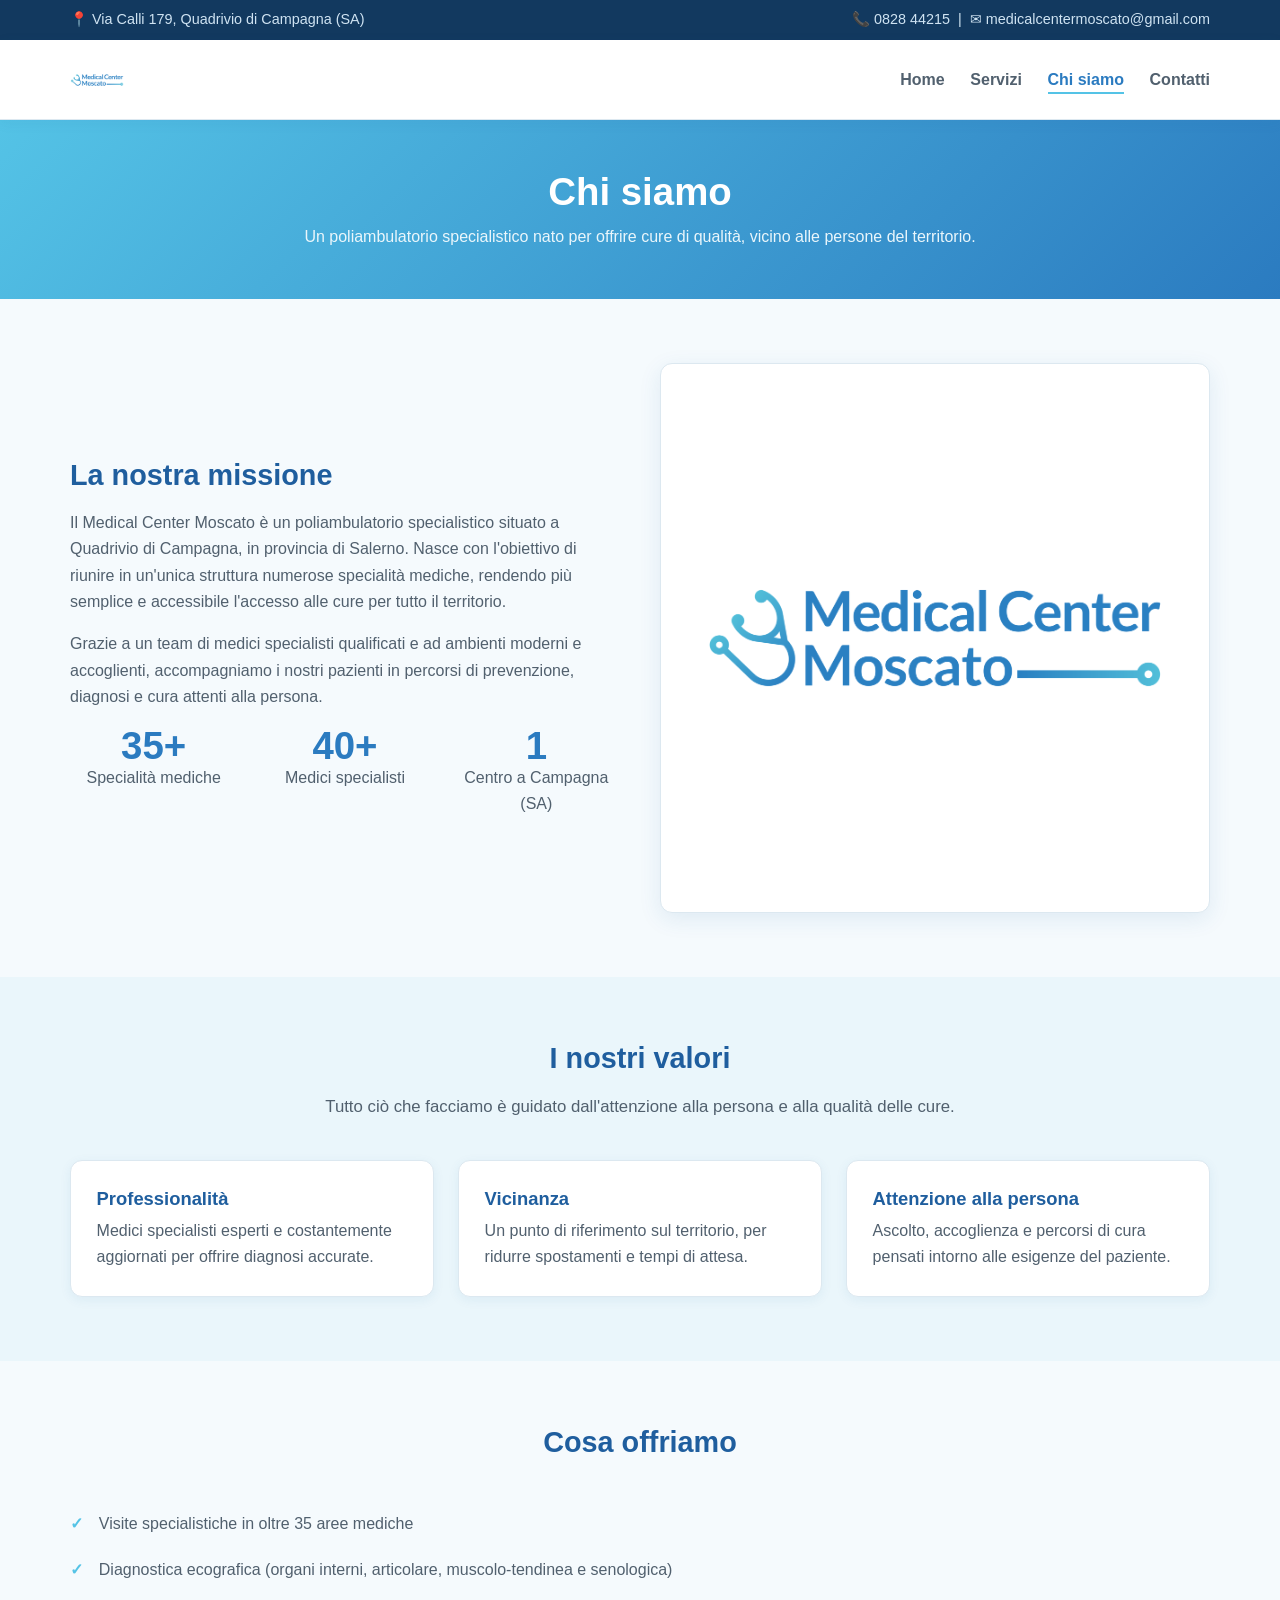
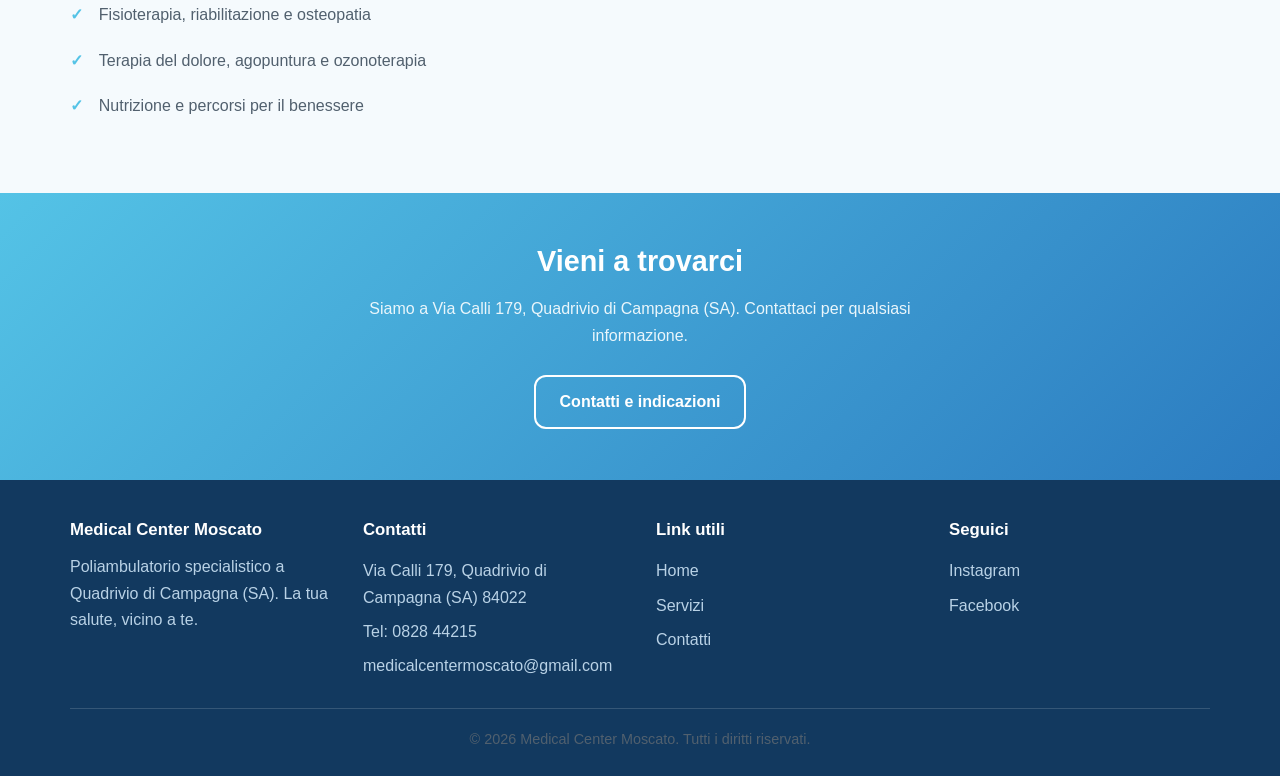
==== chi-siamo.html @ 40739e02 "Sito Medical Center Moscato - prima versione" ====
<!DOCTYPE html>
<html lang="it">
<head>
  <meta charset="UTF-8">
  <meta name="viewport" content="width=device-width, initial-scale=1.0">
  <meta name="description" content="Chi siamo: il Medical Center Moscato, poliambulatorio specialistico a Quadrivio di Campagna (SA). Missione, valori e team.">
  <title>Chi siamo — Medical Center Moscato</title>
  <link rel="stylesheet" href="css/style.css">
</head>
<body>
  <div class="topbar">
    <div class="container topbar-inner">
      <span>📍 Via Calli 179, Quadrivio di Campagna (SA)</span>
      <span>📞 <a href="tel:082844215">0828 44215</a> &nbsp;|&nbsp; ✉ <a href="mailto:medicalcentermoscato@gmail.com">medicalcentermoscato@gmail.com</a></span>
    </div>
  </div>

  <header class="site-header">
    <div class="container header-inner">
      <a class="logo" href="index.html">
        <img src="img/logo.png" alt="Medical Center Moscato">
      </a>
      <nav class="main-nav" aria-label="Navigazione principale">
        <ul>
          <li><a href="index.html">Home</a></li>
          <li><a href="servizi.html">Servizi</a></li>
          <li><a class="active" href="chi-siamo.html">Chi siamo</a></li>
          <li><a href="contatti.html">Contatti</a></li>
        </ul>
      </nav>
    </div>
  </header>

  <main>
    <section class="page-header">
      <div class="container">
        <h1>Chi siamo</h1>
        <p>Un poliambulatorio specialistico nato per offrire cure di qualità, vicino alle persone del territorio.</p>
      </div>
    </section>

    <section class="section">
      <div class="container">
        <div class="about-grid">
          <div class="about-text">
            <h2>La nostra missione</h2>
            <p>
              Il Medical Center Moscato è un poliambulatorio specialistico situato a
              Quadrivio di Campagna, in provincia di Salerno. Nasce con l'obiettivo
              di riunire in un'unica struttura numerose specialità mediche, rendendo
              più semplice e accessibile l'accesso alle cure per tutto il territorio.
            </p>
            <p>
              Grazie a un team di medici specialisti qualificati e ad ambienti moderni
              e accoglienti, accompagniamo i nostri pazienti in percorsi di prevenzione,
              diagnosi e cura attenti alla persona.
            </p>
            <div class="stats">
              <div class="stat">
                <span class="numero">35+</span>
                <span>Specialità mediche</span>
              </div>
              <div class="stat">
                <span class="numero">40+</span>
                <span>Medici specialisti</span>
              </div>
              <div class="stat">
                <span class="numero">1</span>
                <span>Centro a Campagna (SA)</span>
              </div>
            </div>
          </div>
          <div class="about-logo">
            <img src="img/logo.png" alt="Logo Medical Center Moscato">
          </div>
        </div>
      </div>
    </section>

    <section class="section section-tinted">
      <div class="container">
        <div class="section-head">
          <h2>I nostri valori</h2>
          <p>Tutto ciò che facciamo è guidato dall'attenzione alla persona e alla qualità delle cure.</p>
        </div>
        <div class="grid grid-3">
          <article class="card">
            <h3>Professionalità</h3>
            <p>Medici specialisti esperti e costantemente aggiornati per offrire diagnosi accurate.</p>
          </article>
          <article class="card">
            <h3>Vicinanza</h3>
            <p>Un punto di riferimento sul territorio, per ridurre spostamenti e tempi di attesa.</p>
          </article>
          <article class="card">
            <h3>Attenzione alla persona</h3>
            <p>Ascolto, accoglienza e percorsi di cura pensati intorno alle esigenze del paziente.</p>
          </article>
        </div>
      </div>
    </section>

    <section class="section">
      <div class="container">
        <div class="section-head">
          <h2>Cosa offriamo</h2>
        </div>
        <ul class="valori">
          <li>Visite specialistiche in oltre 35 aree mediche</li>
          <li>Diagnostica ecografica (organi interni, articolare, muscolo-tendinea e senologica)</li>
          <li>Fisioterapia, riabilitazione e osteopatia</li>
          <li>Terapia del dolore, agopuntura e ozonoterapia</li>
          <li>Nutrizione e percorsi per il benessere</li>
        </ul>
      </div>
    </section>
  </main>

  <section class="cta">
    <div class="container">
      <h2>Vieni a trovarci</h2>
      <p>Siamo a Via Calli 179, Quadrivio di Campagna (SA). Contattaci per qualsiasi informazione.</p>
      <a class="btn btn-ghost" href="contatti.html">Contatti e indicazioni</a>
    </div>
  </section>

  <footer class="site-footer">
    <div class="container">
      <div class="footer-grid">
        <div>
          <h3>Medical Center Moscato</h3>
          <p>Poliambulatorio specialistico a Quadrivio di Campagna (SA). La tua salute, vicino a te.</p>
        </div>
        <div>
          <h3>Contatti</h3>
          <ul>
            <li>Via Calli 179, Quadrivio di Campagna (SA) 84022</li>
            <li>Tel: <a href="tel:082844215">0828 44215</a></li>
            <li><a href="mailto:medicalcentermoscato@gmail.com">medicalcentermoscato@gmail.com</a></li>
          </ul>
        </div>
        <div>
          <h3>Link utili</h3>
          <ul>
            <li><a href="index.html">Home</a></li>
            <li><a href="servizi.html">Servizi</a></li>
            <li><a href="contatti.html">Contatti</a></li>
          </ul>
        </div>
        <div>
          <h3>Seguici</h3>
          <ul>
            <li><a href="https://www.instagram.com/medicalcenter.moscato/">Instagram</a></li>
            <li><a href="https://www.facebook.com/">Facebook</a></li>
          </ul>
        </div>
      </div>
      <div class="footer-bottom">
        <p>&copy; 2026 Medical Center Moscato. Tutti i diritti riservati.</p>
      </div>
    </div>
  </footer>
</body>
</html>
---- css/style.css ----
/* ===========================================================
   Medical Center Moscato — Foglio di stile
   Palette ripresa dal logo: azzurro -> blu
   =========================================================== */

:root {
  --blu: #2b7bc0;
  --blu-scuro: #1f5e9e;
  --blu-notte: #12395f;
  --azzurro: #54c3e6;
  --azzurro-chiaro: #eaf6fb;
  --testo: #1c2b3a;
  --testo-soft: #51606e;
  --bianco: #ffffff;
  --sfondo: #f5fafd;
  --bordo: #dce8f0;
  --ombra: 0 6px 22px rgba(31, 94, 158, 0.10);
  --ombra-soft: 0 3px 12px rgba(31, 94, 158, 0.07);
  --raggio: 12px;
  --grad: linear-gradient(135deg, #54c3e6 0%, #2b7bc0 100%);
}

* {
  margin: 0;
  padding: 0;
  box-sizing: border-box;
}

html {
  scroll-behavior: smooth;
}

body {
  font-family: "Segoe UI", Tahoma, Geneva, Verdana, sans-serif;
  line-height: 1.65;
  color: var(--testo);
  background-color: var(--sfondo);
}

.container {
  width: 90%;
  max-width: 1140px;
  margin: 0 auto;
}

h1, h2, h3 {
  line-height: 1.25;
  color: var(--blu-scuro);
}

h1 { font-size: 2.4rem; }
h2 { font-size: 1.8rem; margin-bottom: 1rem; }
h3 { font-size: 1.15rem; }

p { color: var(--testo-soft); }

a {
  color: var(--blu);
  text-decoration: none;
}

a:hover,
a:focus {
  text-decoration: underline;
}

img {
  max-width: 100%;
  height: auto;
  display: block;
}

/* --- Barra contatti in alto --- */
.topbar {
  background-color: var(--blu-notte);
  color: #cfe3f2;
  font-size: 0.9rem;
}

.topbar-inner {
  display: flex;
  flex-wrap: wrap;
  justify-content: space-between;
  gap: 0.3rem 1.5rem;
  padding: 0.5rem 0;
}

.topbar a {
  color: #cfe3f2;
}

.topbar a:hover {
  color: var(--bianco);
}

/* --- Header e navigazione --- */
.site-header {
  background-color: var(--bianco);
  border-bottom: 1px solid var(--bordo);
  position: sticky;
  top: 0;
  z-index: 20;
  box-shadow: var(--ombra-soft);
}

.header-inner {
  display: flex;
  align-items: center;
  justify-content: space-between;
  flex-wrap: wrap;
  gap: 1rem;
  padding: 0.8rem 0;
}

.logo img {
  height: 54px;
  width: auto;
}

.main-nav ul {
  list-style: none;
  display: flex;
  flex-wrap: wrap;
  gap: 0.4rem 1.6rem;
}

.main-nav a {
  font-weight: 600;
  color: var(--testo-soft);
  padding: 0.3rem 0;
  border-bottom: 2px solid transparent;
}

.main-nav a:hover,
.main-nav a:focus {
  color: var(--blu);
  text-decoration: none;
}

.main-nav a.active {
  color: var(--blu);
  border-bottom-color: var(--azzurro);
}

/* --- Pulsanti --- */
.btn {
  display: inline-block;
  padding: 0.75rem 1.5rem;
  border-radius: var(--raggio);
  font-weight: 600;
  border: 2px solid transparent;
  cursor: pointer;
  font-size: 1rem;
  text-align: center;
}

.btn:hover,
.btn:focus {
  text-decoration: none;
}

.btn-primary {
  background: var(--grad);
  color: var(--bianco);
}

.btn-primary:hover,
.btn-primary:focus {
  filter: brightness(1.06);
}

.btn-ghost {
  border-color: var(--bianco);
  color: var(--bianco);
}

.btn-ghost:hover,
.btn-ghost:focus {
  background-color: var(--bianco);
  color: var(--blu);
}

.btn-outline {
  border-color: var(--blu);
  color: var(--blu);
}

.btn-outline:hover,
.btn-outline:focus {
  background-color: var(--blu);
  color: var(--bianco);
}

/* --- Hero (Home) --- */
.hero {
  background: var(--grad);
  color: var(--bianco);
  padding: 4.5rem 0;
}

.hero-inner {
  display: flex;
  align-items: center;
  gap: 3rem;
  flex-wrap: wrap;
}

.hero-text {
  flex: 1 1 340px;
}

.hero h1 {
  color: var(--bianco);
  font-size: 2.9rem;
  margin-bottom: 0.8rem;
}

.hero .lead {
  color: #eaf6fb;
  font-size: 1.15rem;
  max-width: 36rem;
  margin-bottom: 1.8rem;
}

.hero-actions {
  display: flex;
  gap: 1rem;
  flex-wrap: wrap;
}

.hero-card {
  flex: 0 1 320px;
  background-color: rgba(255, 255, 255, 0.12);
  border: 1px solid rgba(255, 255, 255, 0.25);
  border-radius: var(--raggio);
  padding: 1.8rem;
  backdrop-filter: blur(2px);
}

.hero-card h2 {
  color: var(--bianco);
  font-size: 1.25rem;
}

.hero-card ul {
  list-style: none;
  margin-top: 0.6rem;
}

.hero-card li {
  padding: 0.5rem 0;
  border-bottom: 1px solid rgba(255, 255, 255, 0.18);
  color: #eaf6fb;
}

.hero-card li:last-child {
  border-bottom: none;
}

/* --- Sezioni generiche --- */
.section {
  padding: 4rem 0;
}

.section-tinted {
  background-color: var(--azzurro-chiaro);
}

.section-head {
  text-align: center;
  max-width: 44rem;
  margin: 0 auto 2.5rem;
}

.section-head p {
  font-size: 1.05rem;
}

/* --- Card / griglia --- */
.grid {
  display: grid;
  gap: 1.5rem;
}

.grid-3 {
  grid-template-columns: repeat(auto-fit, minmax(260px, 1fr));
}

.grid-4 {
  grid-template-columns: repeat(auto-fit, minmax(220px, 1fr));
}

.card {
  background-color: var(--bianco);
  border: 1px solid var(--bordo);
  border-radius: var(--raggio);
  padding: 1.6rem;
  box-shadow: var(--ombra-soft);
}

.card h3 {
  margin-bottom: 0.5rem;
}

.card .icona {
  width: 48px;
  height: 48px;
  border-radius: 50%;
  background: var(--grad);
  color: var(--bianco);
  display: flex;
  align-items: center;
  justify-content: center;
  font-size: 1.4rem;
  font-weight: 700;
  margin-bottom: 1rem;
}

/* --- Intestazione di pagina --- */
.page-header {
  background: var(--grad);
  color: var(--bianco);
  padding: 3rem 0;
  text-align: center;
}

.page-header h1 {
  color: var(--bianco);
}

.page-header p {
  color: #eaf6fb;
  max-width: 42rem;
  margin: 0.5rem auto 0;
}

/* --- Servizi (specialità) --- */
.servizi-grid {
  display: grid;
  grid-template-columns: repeat(auto-fill, minmax(280px, 1fr));
  gap: 1.2rem;
}

.servizio {
  background-color: var(--bianco);
  border: 1px solid var(--bordo);
  border-left: 4px solid var(--azzurro);
  border-radius: var(--raggio);
  padding: 1.2rem 1.3rem;
  box-shadow: var(--ombra-soft);
}

.servizio h3 {
  font-size: 1.05rem;
  margin-bottom: 0.4rem;
}

.servizio ul {
  list-style: none;
}

.servizio li {
  color: var(--testo-soft);
  font-size: 0.95rem;
  padding: 0.1rem 0;
}

/* --- Chi siamo --- */
.about-grid {
  display: grid;
  grid-template-columns: 1fr 1fr;
  gap: 2.5rem;
  align-items: center;
}

.about-text p {
  margin-bottom: 1rem;
}

.about-logo {
  background-color: var(--bianco);
  border: 1px solid var(--bordo);
  border-radius: var(--raggio);
  padding: 2.5rem;
  box-shadow: var(--ombra);
  text-align: center;
}

.stats {
  display: grid;
  grid-template-columns: repeat(auto-fit, minmax(150px, 1fr));
  gap: 1.5rem;
  margin-top: 1rem;
}

.stat {
  text-align: center;
}

.stat .numero {
  display: block;
  font-size: 2.4rem;
  font-weight: 700;
  color: var(--blu);
  line-height: 1;
}

.stat span:last-child {
  color: var(--testo-soft);
}

.valori {
  list-style: none;
}

.valori li {
  padding: 0.6rem 0 0.6rem 1.8rem;
  position: relative;
  color: var(--testo-soft);
}

.valori li::before {
  content: "\2713";
  position: absolute;
  left: 0;
  color: var(--azzurro);
  font-weight: 700;
}

/* --- Contatti --- */
.contact-grid {
  display: grid;
  grid-template-columns: 1fr 1.2fr;
  gap: 2.5rem;
}

.contact-list {
  list-style: none;
}

.contact-list li {
  padding: 0.9rem 0;
  border-bottom: 1px solid var(--bordo);
}

.contact-label {
  display: block;
  font-size: 0.8rem;
  text-transform: uppercase;
  letter-spacing: 1px;
  color: var(--azzurro);
  font-weight: 700;
  margin-bottom: 0.2rem;
}

.orari {
  list-style: none;
}

.orari li {
  display: flex;
  justify-content: space-between;
  padding: 0.5rem 0;
  border-bottom: 1px solid var(--bordo);
  color: var(--testo-soft);
}

.orari li span:first-child {
  font-weight: 600;
  color: var(--testo);
}

.contact-form {
  background-color: var(--bianco);
  border: 1px solid var(--bordo);
  border-radius: var(--raggio);
  padding: 1.8rem;
  box-shadow: var(--ombra);
}

.form-row {
  margin-bottom: 1.1rem;
}

.form-row label {
  display: block;
  font-weight: 600;
  margin-bottom: 0.4rem;
  color: var(--blu-scuro);
}

input,
textarea {
  width: 100%;
  padding: 0.7rem 0.9rem;
  border: 1px solid var(--bordo);
  border-radius: var(--raggio);
  font-family: inherit;
  font-size: 1rem;
  background-color: var(--sfondo);
}

input:focus,
textarea:focus {
  outline: 2px solid var(--azzurro);
  outline-offset: 1px;
  background-color: var(--bianco);
}

textarea {
  resize: vertical;
}

.map-wrap {
  border-radius: var(--raggio);
  overflow: hidden;
  border: 1px solid var(--bordo);
  box-shadow: var(--ombra-soft);
  margin-top: 2.5rem;
}

.map-wrap iframe {
  display: block;
  width: 100%;
  height: 360px;
  border: 0;
}

/* --- Banner call to action --- */
.cta {
  background: var(--grad);
  color: var(--bianco);
  text-align: center;
  padding: 3.2rem 0;
}

.cta h2 {
  color: var(--bianco);
}

.cta p {
  color: #eaf6fb;
  max-width: 40rem;
  margin: 0.5rem auto 1.6rem;
}

/* --- Footer --- */
.site-footer {
  background-color: var(--blu-notte);
  color: #b9d2e6;
  padding: 2.5rem 0 1.5rem;
}

.footer-grid {
  display: grid;
  grid-template-columns: repeat(auto-fit, minmax(220px, 1fr));
  gap: 2rem;
  margin-bottom: 1.5rem;
}

.footer-grid h3 {
  color: var(--bianco);
  font-size: 1.05rem;
  margin-bottom: 0.8rem;
}

.footer-grid p,
.footer-grid li {
  color: #b9d2e6;
}

.footer-grid ul {
  list-style: none;
}

.footer-grid ul li {
  padding: 0.25rem 0;
}

.footer-grid a {
  color: #b9d2e6;
}

.footer-grid a:hover {
  color: var(--bianco);
}

.footer-bottom {
  border-top: 1px solid rgba(255, 255, 255, 0.15);
  padding-top: 1.2rem;
  text-align: center;
  font-size: 0.9rem;
  color: #91b3cd;
}

/* ===========================================================
   Responsive
   =========================================================== */
@media (max-width: 880px) {
  .about-grid,
  .contact-grid {
    grid-template-columns: 1fr;
  }
}

@media (max-width: 640px) {
  .header-inner {
    flex-direction: column;
    align-items: center;
    gap: 0.6rem;
  }

  .main-nav ul {
    justify-content: center;
  }

  .hero {
    padding: 3rem 0;
  }

  .hero h1 {
    font-size: 2.2rem;
  }

  h1 { font-size: 2rem; }
  h2 { font-size: 1.5rem; }

  .topbar-inner {
    justify-content: center;
    text-align: center;
  }
}
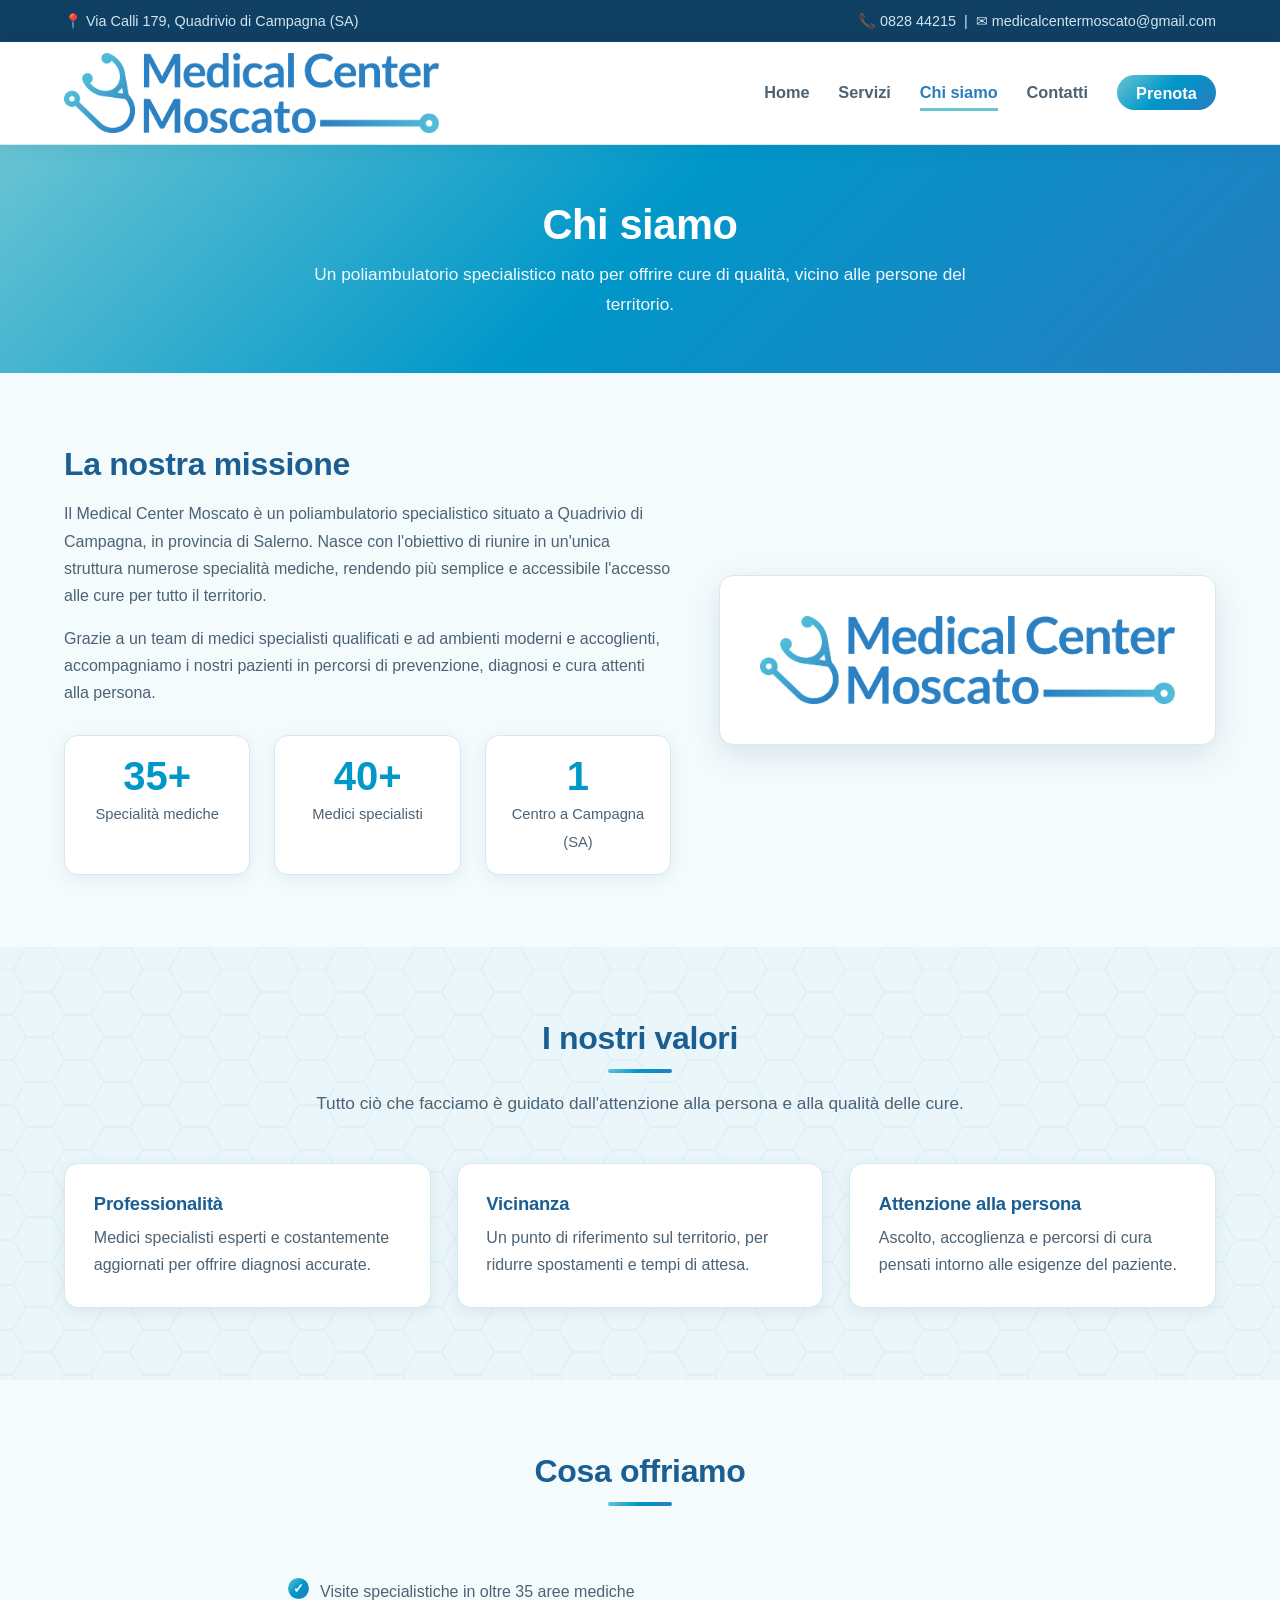
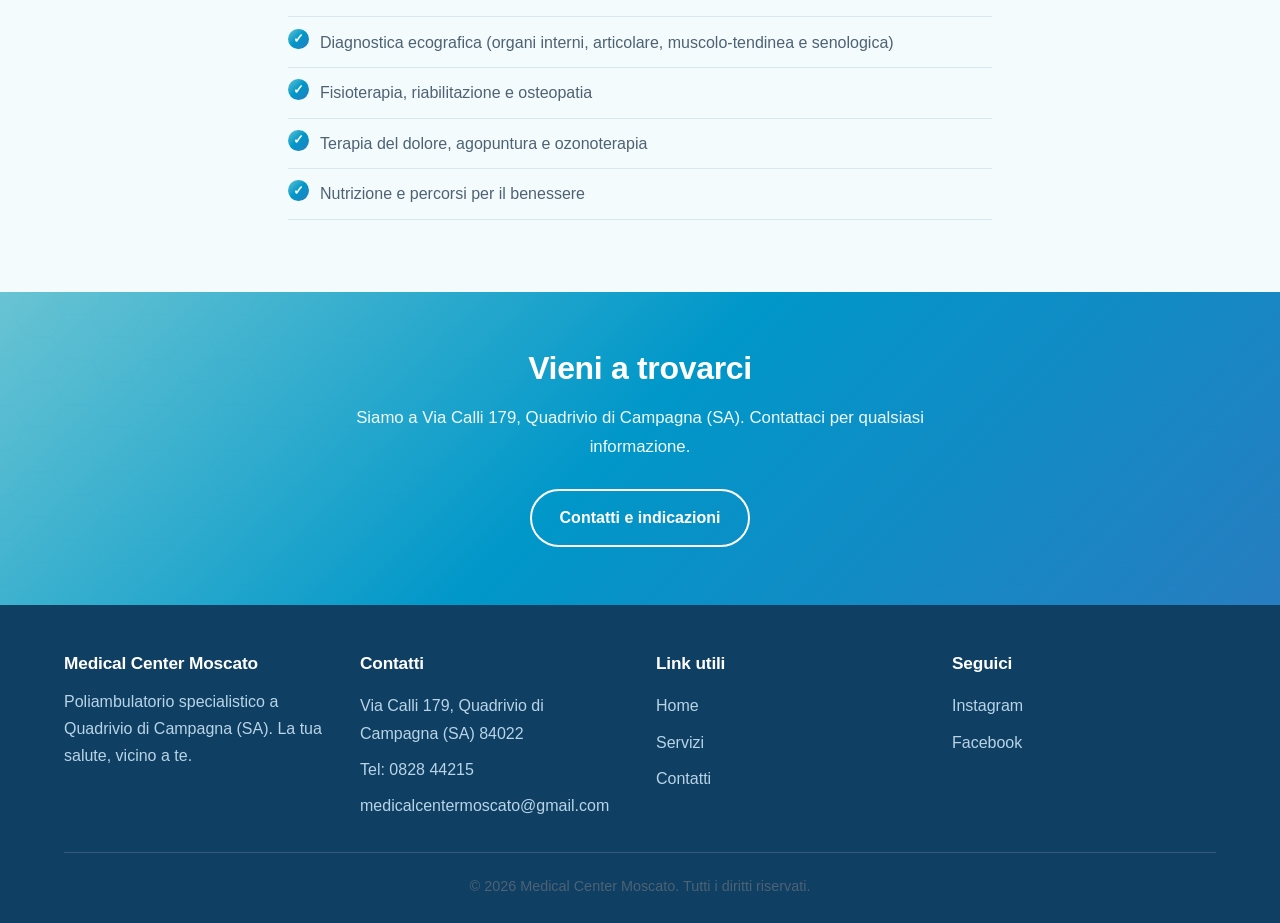
==== commit 58c49de5: "Restyling grafico: brand identity, logo header piu grande, esagoni e icone mediche" ====
--- a/chi-siamo.html
+++ b/chi-siamo.html
@@ -26,6 +26,7 @@
           <li><a href="servizi.html">Servizi</a></li>
           <li><a class="active" href="chi-siamo.html">Chi siamo</a></li>
           <li><a href="contatti.html">Contatti</a></li>
+          <li><a class="nav-cta" href="contatti.html">Prenota</a></li>
         </ul>
       </nav>
     </div>
--- a/css/style.css
+++ b/css/style.css
@@ -1,23 +1,25 @@
 /* ===========================================================
    Medical Center Moscato — Foglio di stile
-   Palette ripresa dal logo: azzurro -> blu
+   Palette ufficiale della brand identity:
+   ciano #0097C9 · blu #277DC0 · teal #69C4D3
    =========================================================== */
 
 :root {
-  --blu: #2b7bc0;
-  --blu-scuro: #1f5e9e;
-  --blu-notte: #12395f;
-  --azzurro: #54c3e6;
-  --azzurro-chiaro: #eaf6fb;
-  --testo: #1c2b3a;
-  --testo-soft: #51606e;
+  --cyan: #0097c9;
+  --blu: #277dc0;
+  --teal: #69c4d3;
+  --blu-scuro: #1b5e92;
+  --blu-notte: #0f3f63;
+  --testo: #142a3d;
+  --testo-soft: #4d6273;
   --bianco: #ffffff;
-  --sfondo: #f5fafd;
-  --bordo: #dce8f0;
-  --ombra: 0 6px 22px rgba(31, 94, 158, 0.10);
-  --ombra-soft: 0 3px 12px rgba(31, 94, 158, 0.07);
-  --raggio: 12px;
-  --grad: linear-gradient(135deg, #54c3e6 0%, #2b7bc0 100%);
+  --sfondo: #f4fbfd;
+  --tinta: #eaf6fa;
+  --bordo: #d6e8f0;
+  --ombra: 0 10px 30px rgba(15, 63, 99, 0.12);
+  --ombra-soft: 0 4px 16px rgba(15, 63, 99, 0.08);
+  --raggio: 14px;
+  --grad: linear-gradient(135deg, #69c4d3 0%, #0097c9 48%, #277dc0 100%);
 }
 
 * {
@@ -32,24 +34,25 @@
 
 body {
   font-family: "Segoe UI", Tahoma, Geneva, Verdana, sans-serif;
-  line-height: 1.65;
+  line-height: 1.7;
   color: var(--testo);
   background-color: var(--sfondo);
 }
 
 .container {
   width: 90%;
-  max-width: 1140px;
+  max-width: 1160px;
   margin: 0 auto;
 }
 
 h1, h2, h3 {
-  line-height: 1.25;
+  line-height: 1.22;
   color: var(--blu-scuro);
-}
-
-h1 { font-size: 2.4rem; }
-h2 { font-size: 1.8rem; margin-bottom: 1rem; }
+  letter-spacing: -0.01em;
+}
+
+h1 { font-size: 2.6rem; }
+h2 { font-size: 2rem; margin-bottom: 1rem; }
 h3 { font-size: 1.15rem; }
 
 p { color: var(--testo-soft); }
@@ -57,6 +60,7 @@
 a {
   color: var(--blu);
   text-decoration: none;
+  transition: color 0.2s ease;
 }
 
 a:hover,
@@ -73,7 +77,7 @@
 /* --- Barra contatti in alto --- */
 .topbar {
   background-color: var(--blu-notte);
-  color: #cfe3f2;
+  color: #cfe6f2;
   font-size: 0.9rem;
 }
 
@@ -82,16 +86,11 @@
   flex-wrap: wrap;
   justify-content: space-between;
   gap: 0.3rem 1.5rem;
-  padding: 0.5rem 0;
-}
-
-.topbar a {
-  color: #cfe3f2;
-}
-
-.topbar a:hover {
-  color: var(--bianco);
-}
+  padding: 0.55rem 0;
+}
+
+.topbar a { color: #cfe6f2; }
+.topbar a:hover { color: var(--bianco); }
 
 /* --- Header e navigazione --- */
 .site-header {
@@ -109,11 +108,11 @@
   justify-content: space-between;
   flex-wrap: wrap;
   gap: 1rem;
-  padding: 0.8rem 0;
+  padding: 0.7rem 0;
 }
 
 .logo img {
-  height: 54px;
+  height: 80px;
   width: auto;
 }
 
@@ -121,53 +120,70 @@
   list-style: none;
   display: flex;
   flex-wrap: wrap;
-  gap: 0.4rem 1.6rem;
+  align-items: center;
+  gap: 0.4rem 1.8rem;
 }
 
 .main-nav a {
   font-weight: 600;
+  font-size: 1.02rem;
   color: var(--testo-soft);
-  padding: 0.3rem 0;
-  border-bottom: 2px solid transparent;
+  padding: 0.4rem 0;
+  border-bottom: 3px solid transparent;
 }
 
 .main-nav a:hover,
 .main-nav a:focus {
-  color: var(--blu);
+  color: var(--cyan);
   text-decoration: none;
 }
 
 .main-nav a.active {
   color: var(--blu);
-  border-bottom-color: var(--azzurro);
+  border-bottom-color: var(--teal);
+}
+
+.main-nav .nav-cta {
+  background: var(--grad);
+  color: var(--bianco);
+  padding: 0.55rem 1.2rem;
+  border-radius: 999px;
+  border: none;
+}
+
+.main-nav .nav-cta:hover,
+.main-nav .nav-cta:focus {
+  color: var(--bianco);
+  filter: brightness(1.07);
 }
 
 /* --- Pulsanti --- */
 .btn {
   display: inline-block;
-  padding: 0.75rem 1.5rem;
-  border-radius: var(--raggio);
+  padding: 0.85rem 1.7rem;
+  border-radius: 999px;
   font-weight: 600;
   border: 2px solid transparent;
   cursor: pointer;
   font-size: 1rem;
   text-align: center;
+  transition: transform 0.18s ease, filter 0.18s ease, background-color 0.18s ease, color 0.18s ease;
 }
 
 .btn:hover,
 .btn:focus {
   text-decoration: none;
+  transform: translateY(-2px);
 }
 
 .btn-primary {
   background: var(--grad);
   color: var(--bianco);
+  box-shadow: 0 8px 20px rgba(0, 151, 201, 0.3);
 }
 
 .btn-primary:hover,
-.btn-primary:focus {
-  filter: brightness(1.06);
-}
+.btn-primary:focus { filter: brightness(1.07); }
 
 .btn-ghost {
   border-color: var(--bianco);
@@ -181,45 +197,55 @@
 }
 
 .btn-outline {
-  border-color: var(--blu);
+  border-color: var(--cyan);
   color: var(--blu);
 }
 
 .btn-outline:hover,
 .btn-outline:focus {
-  background-color: var(--blu);
+  background-color: var(--cyan);
   color: var(--bianco);
 }
 
 /* --- Hero (Home) --- */
 .hero {
-  background: var(--grad);
-  color: var(--bianco);
-  padding: 4.5rem 0;
+  position: relative;
+  background: var(--grad);
+  color: var(--bianco);
+  padding: 5rem 0;
+  overflow: hidden;
+}
+
+.hero::before {
+  content: "";
+  position: absolute;
+  inset: 0;
+  background-image: url("../img/hex-bg.svg");
+  opacity: 0.5;
+  pointer-events: none;
 }
 
 .hero-inner {
+  position: relative;
   display: flex;
   align-items: center;
   gap: 3rem;
   flex-wrap: wrap;
 }
 
-.hero-text {
-  flex: 1 1 340px;
-}
+.hero-text { flex: 1 1 360px; }
 
 .hero h1 {
   color: var(--bianco);
-  font-size: 2.9rem;
-  margin-bottom: 0.8rem;
+  font-size: 3.1rem;
+  margin-bottom: 0.9rem;
 }
 
 .hero .lead {
-  color: #eaf6fb;
-  font-size: 1.15rem;
-  max-width: 36rem;
-  margin-bottom: 1.8rem;
+  color: #f0fbff;
+  font-size: 1.18rem;
+  max-width: 37rem;
+  margin-bottom: 2rem;
 }
 
 .hero-actions {
@@ -228,157 +254,178 @@
   flex-wrap: wrap;
 }
 
-.hero-card {
-  flex: 0 1 320px;
-  background-color: rgba(255, 255, 255, 0.12);
-  border: 1px solid rgba(255, 255, 255, 0.25);
-  border-radius: var(--raggio);
-  padding: 1.8rem;
-  backdrop-filter: blur(2px);
-}
-
-.hero-card h2 {
-  color: var(--bianco);
-  font-size: 1.25rem;
-}
-
-.hero-card ul {
-  list-style: none;
-  margin-top: 0.6rem;
-}
-
-.hero-card li {
-  padding: 0.5rem 0;
-  border-bottom: 1px solid rgba(255, 255, 255, 0.18);
-  color: #eaf6fb;
-}
-
-.hero-card li:last-child {
-  border-bottom: none;
+.hero-art {
+  flex: 0 1 360px;
+  text-align: center;
+}
+
+.hero-art img {
+  width: 100%;
+  max-width: 360px;
+  margin: 0 auto;
+  filter: drop-shadow(0 14px 26px rgba(15, 63, 99, 0.28));
 }
 
 /* --- Sezioni generiche --- */
-.section {
-  padding: 4rem 0;
-}
+.section { padding: 4.5rem 0; }
 
 .section-tinted {
-  background-color: var(--azzurro-chiaro);
+  background-color: var(--tinta);
+  background-image: url("../img/hex-bg.svg");
+  background-blend-mode: multiply;
 }
 
 .section-head {
   text-align: center;
-  max-width: 44rem;
-  margin: 0 auto 2.5rem;
-}
-
-.section-head p {
-  font-size: 1.05rem;
-}
+  max-width: 46rem;
+  margin: 0 auto 2.8rem;
+}
+
+.section-head h2 { position: relative; display: inline-block; }
+
+.section-head h2::after {
+  content: "";
+  display: block;
+  width: 64px;
+  height: 4px;
+  border-radius: 4px;
+  background: var(--grad);
+  margin: 0.7rem auto 0;
+}
+
+.section-head p { font-size: 1.08rem; }
 
 /* --- Card / griglia --- */
-.grid {
-  display: grid;
-  gap: 1.5rem;
-}
-
-.grid-3 {
-  grid-template-columns: repeat(auto-fit, minmax(260px, 1fr));
-}
-
-.grid-4 {
-  grid-template-columns: repeat(auto-fit, minmax(220px, 1fr));
-}
+.grid { display: grid; gap: 1.6rem; }
+.grid-3 { grid-template-columns: repeat(auto-fit, minmax(270px, 1fr)); }
+.grid-4 { grid-template-columns: repeat(auto-fit, minmax(220px, 1fr)); }
 
 .card {
   background-color: var(--bianco);
   border: 1px solid var(--bordo);
   border-radius: var(--raggio);
-  padding: 1.6rem;
+  padding: 1.8rem;
   box-shadow: var(--ombra-soft);
-}
-
-.card h3 {
-  margin-bottom: 0.5rem;
-}
-
-.card .icona {
-  width: 48px;
-  height: 48px;
-  border-radius: 50%;
+  transition: transform 0.2s ease, box-shadow 0.2s ease;
+}
+
+.card:hover {
+  transform: translateY(-6px);
+  box-shadow: var(--ombra);
+}
+
+.card h3 { margin-bottom: 0.5rem; }
+
+/* esagono icona */
+.icona {
+  width: 64px;
+  height: 64px;
   background: var(--grad);
   color: var(--bianco);
   display: flex;
   align-items: center;
   justify-content: center;
-  font-size: 1.4rem;
+  font-size: 1.7rem;
   font-weight: 700;
-  margin-bottom: 1rem;
+  margin-bottom: 1.1rem;
+  clip-path: polygon(50% 0%, 100% 25%, 100% 75%, 50% 100%, 0% 75%, 0% 25%);
 }
 
 /* --- Intestazione di pagina --- */
 .page-header {
-  background: var(--grad);
-  color: var(--bianco);
-  padding: 3rem 0;
-  text-align: center;
-}
-
-.page-header h1 {
-  color: var(--bianco);
-}
+  position: relative;
+  background: var(--grad);
+  color: var(--bianco);
+  padding: 3.4rem 0;
+  text-align: center;
+  overflow: hidden;
+}
+
+.page-header::before {
+  content: "";
+  position: absolute;
+  inset: 0;
+  background-image: url("../img/hex-bg.svg");
+  opacity: 0.5;
+}
+
+.page-header .container { position: relative; }
+.page-header h1 { color: var(--bianco); }
 
 .page-header p {
-  color: #eaf6fb;
-  max-width: 42rem;
-  margin: 0.5rem auto 0;
+  color: #f0fbff;
+  max-width: 44rem;
+  margin: 0.6rem auto 0;
+  font-size: 1.08rem;
 }
 
 /* --- Servizi (specialità) --- */
 .servizi-grid {
   display: grid;
-  grid-template-columns: repeat(auto-fill, minmax(280px, 1fr));
-  gap: 1.2rem;
+  grid-template-columns: repeat(auto-fill, minmax(290px, 1fr));
+  gap: 1.3rem;
 }
 
 .servizio {
+  position: relative;
   background-color: var(--bianco);
   border: 1px solid var(--bordo);
-  border-left: 4px solid var(--azzurro);
   border-radius: var(--raggio);
-  padding: 1.2rem 1.3rem;
+  padding: 1.3rem 1.4rem 1.3rem 1.5rem;
   box-shadow: var(--ombra-soft);
+  overflow: hidden;
+  transition: transform 0.2s ease, box-shadow 0.2s ease;
+}
+
+.servizio::before {
+  content: "";
+  position: absolute;
+  left: 0;
+  top: 0;
+  bottom: 0;
+  width: 5px;
+  background: var(--grad);
+}
+
+.servizio:hover {
+  transform: translateY(-5px);
+  box-shadow: var(--ombra);
 }
 
 .servizio h3 {
-  font-size: 1.05rem;
-  margin-bottom: 0.4rem;
-}
-
-.servizio ul {
-  list-style: none;
-}
+  font-size: 1.08rem;
+  margin-bottom: 0.5rem;
+  color: var(--blu-scuro);
+}
+
+.servizio ul { list-style: none; }
 
 .servizio li {
   color: var(--testo-soft);
   font-size: 0.95rem;
-  padding: 0.1rem 0;
+  padding: 0.12rem 0 0.12rem 1.1rem;
+  position: relative;
+}
+
+.servizio li::before {
+  content: "\25B8";
+  position: absolute;
+  left: 0;
+  color: var(--teal);
 }
 
 /* --- Chi siamo --- */
 .about-grid {
   display: grid;
-  grid-template-columns: 1fr 1fr;
-  gap: 2.5rem;
+  grid-template-columns: 1.1fr 0.9fr;
+  gap: 3rem;
   align-items: center;
 }
 
-.about-text p {
-  margin-bottom: 1rem;
-}
+.about-text p { margin-bottom: 1rem; }
 
 .about-logo {
-  background-color: var(--bianco);
+  background: var(--bianco);
   border: 1px solid var(--bordo);
   border-radius: var(--raggio);
   padding: 2.5rem;
@@ -386,57 +433,72 @@
   text-align: center;
 }
 
+.about-logo img { margin: 0 auto; }
+
 .stats {
   display: grid;
-  grid-template-columns: repeat(auto-fit, minmax(150px, 1fr));
+  grid-template-columns: repeat(auto-fit, minmax(140px, 1fr));
   gap: 1.5rem;
-  margin-top: 1rem;
+  margin-top: 1.8rem;
 }
 
 .stat {
   text-align: center;
+  background: var(--bianco);
+  border: 1px solid var(--bordo);
+  border-radius: var(--raggio);
+  padding: 1.2rem 0.8rem;
+  box-shadow: var(--ombra-soft);
 }
 
 .stat .numero {
   display: block;
-  font-size: 2.4rem;
-  font-weight: 700;
-  color: var(--blu);
+  font-size: 2.5rem;
+  font-weight: 800;
+  color: var(--cyan);
   line-height: 1;
+  margin-bottom: 0.3rem;
 }
 
 .stat span:last-child {
   color: var(--testo-soft);
-}
-
-.valori {
-  list-style: none;
-}
+  font-size: 0.92rem;
+}
+
+.valori { list-style: none; max-width: 44rem; margin: 0 auto; }
 
 .valori li {
-  padding: 0.6rem 0 0.6rem 1.8rem;
+  padding: 0.7rem 0 0.7rem 2rem;
   position: relative;
   color: var(--testo-soft);
+  border-bottom: 1px solid var(--bordo);
 }
 
 .valori li::before {
   content: "\2713";
   position: absolute;
   left: 0;
-  color: var(--azzurro);
+  top: 0.7rem;
+  width: 1.3rem;
+  height: 1.3rem;
+  background: var(--grad);
+  color: var(--bianco);
+  border-radius: 50%;
+  font-size: 0.8rem;
   font-weight: 700;
+  display: flex;
+  align-items: center;
+  justify-content: center;
 }
 
 /* --- Contatti --- */
 .contact-grid {
   display: grid;
   grid-template-columns: 1fr 1.2fr;
-  gap: 2.5rem;
-}
-
-.contact-list {
-  list-style: none;
-}
+  gap: 2.8rem;
+}
+
+.contact-list { list-style: none; }
 
 .contact-list li {
   padding: 0.9rem 0;
@@ -445,22 +507,21 @@
 
 .contact-label {
   display: block;
-  font-size: 0.8rem;
+  font-size: 0.78rem;
   text-transform: uppercase;
   letter-spacing: 1px;
-  color: var(--azzurro);
+  color: var(--cyan);
   font-weight: 700;
   margin-bottom: 0.2rem;
 }
 
-.orari {
-  list-style: none;
-}
+.orari { list-style: none; }
 
 .orari li {
   display: flex;
   justify-content: space-between;
-  padding: 0.5rem 0;
+  gap: 1rem;
+  padding: 0.55rem 0;
   border-bottom: 1px solid var(--bordo);
   color: var(--testo-soft);
 }
@@ -474,13 +535,11 @@
   background-color: var(--bianco);
   border: 1px solid var(--bordo);
   border-radius: var(--raggio);
-  padding: 1.8rem;
+  padding: 2rem;
   box-shadow: var(--ombra);
 }
 
-.form-row {
-  margin-bottom: 1.1rem;
-}
+.form-row { margin-bottom: 1.1rem; }
 
 .form-row label {
   display: block;
@@ -492,105 +551,101 @@
 input,
 textarea {
   width: 100%;
-  padding: 0.7rem 0.9rem;
+  padding: 0.75rem 0.95rem;
   border: 1px solid var(--bordo);
-  border-radius: var(--raggio);
+  border-radius: 10px;
   font-family: inherit;
   font-size: 1rem;
   background-color: var(--sfondo);
+  transition: border-color 0.18s ease, background-color 0.18s ease;
 }
 
 input:focus,
 textarea:focus {
-  outline: 2px solid var(--azzurro);
+  outline: 2px solid var(--teal);
   outline-offset: 1px;
   background-color: var(--bianco);
 }
 
-textarea {
-  resize: vertical;
-}
+textarea { resize: vertical; }
 
 .map-wrap {
   border-radius: var(--raggio);
   overflow: hidden;
   border: 1px solid var(--bordo);
   box-shadow: var(--ombra-soft);
-  margin-top: 2.5rem;
+  margin-top: 2.8rem;
 }
 
 .map-wrap iframe {
   display: block;
   width: 100%;
-  height: 360px;
+  height: 380px;
   border: 0;
 }
 
 /* --- Banner call to action --- */
 .cta {
-  background: var(--grad);
-  color: var(--bianco);
-  text-align: center;
-  padding: 3.2rem 0;
-}
-
-.cta h2 {
-  color: var(--bianco);
-}
+  position: relative;
+  background: var(--grad);
+  color: var(--bianco);
+  text-align: center;
+  padding: 3.6rem 0;
+  overflow: hidden;
+}
+
+.cta::before {
+  content: "";
+  position: absolute;
+  inset: 0;
+  background-image: url("../img/hex-bg.svg");
+  opacity: 0.5;
+}
+
+.cta .container { position: relative; }
+.cta h2 { color: var(--bianco); }
 
 .cta p {
-  color: #eaf6fb;
-  max-width: 40rem;
-  margin: 0.5rem auto 1.6rem;
+  color: #f0fbff;
+  max-width: 42rem;
+  margin: 0.5rem auto 1.7rem;
+  font-size: 1.05rem;
 }
 
 /* --- Footer --- */
 .site-footer {
   background-color: var(--blu-notte);
-  color: #b9d2e6;
-  padding: 2.5rem 0 1.5rem;
+  color: #b9d4e6;
+  padding: 3rem 0 1.5rem;
 }
 
 .footer-grid {
   display: grid;
   grid-template-columns: repeat(auto-fit, minmax(220px, 1fr));
   gap: 2rem;
-  margin-bottom: 1.5rem;
+  margin-bottom: 1.8rem;
 }
 
 .footer-grid h3 {
   color: var(--bianco);
-  font-size: 1.05rem;
-  margin-bottom: 0.8rem;
+  font-size: 1.08rem;
+  margin-bottom: 0.9rem;
 }
 
 .footer-grid p,
-.footer-grid li {
-  color: #b9d2e6;
-}
-
-.footer-grid ul {
-  list-style: none;
-}
-
-.footer-grid ul li {
-  padding: 0.25rem 0;
-}
-
-.footer-grid a {
-  color: #b9d2e6;
-}
-
-.footer-grid a:hover {
-  color: var(--bianco);
-}
+.footer-grid li { color: #b9d4e6; }
+
+.footer-grid ul { list-style: none; }
+.footer-grid ul li { padding: 0.28rem 0; }
+.footer-grid a { color: #b9d4e6; }
+.footer-grid a:hover { color: var(--bianco); }
 
 .footer-bottom {
   border-top: 1px solid rgba(255, 255, 255, 0.15);
-  padding-top: 1.2rem;
+  padding-top: 1.3rem;
   text-align: center;
   font-size: 0.9rem;
-  color: #91b3cd;
+  color: #8fb4cd;
 }
 
 /* ===========================================================
@@ -598,9 +653,8 @@
    =========================================================== */
 @media (max-width: 880px) {
   .about-grid,
-  .contact-grid {
-    grid-template-columns: 1fr;
-  }
+  .contact-grid { grid-template-columns: 1fr; }
+  .hero-art { order: -1; flex-basis: 260px; }
 }
 
 @media (max-width: 640px) {
@@ -610,23 +664,16 @@
     gap: 0.6rem;
   }
 
-  .main-nav ul {
-    justify-content: center;
-  }
-
-  .hero {
-    padding: 3rem 0;
-  }
-
-  .hero h1 {
-    font-size: 2.2rem;
-  }
+  .logo img { height: 64px; }
+
+  .main-nav ul { justify-content: center; }
+
+  .hero { padding: 3.5rem 0; text-align: center; }
+  .hero-actions { justify-content: center; }
+  .hero h1 { font-size: 2.3rem; }
 
   h1 { font-size: 2rem; }
-  h2 { font-size: 1.5rem; }
-
-  .topbar-inner {
-    justify-content: center;
-    text-align: center;
-  }
-}
+  h2 { font-size: 1.6rem; }
+
+  .topbar-inner { justify-content: center; text-align: center; }
+}
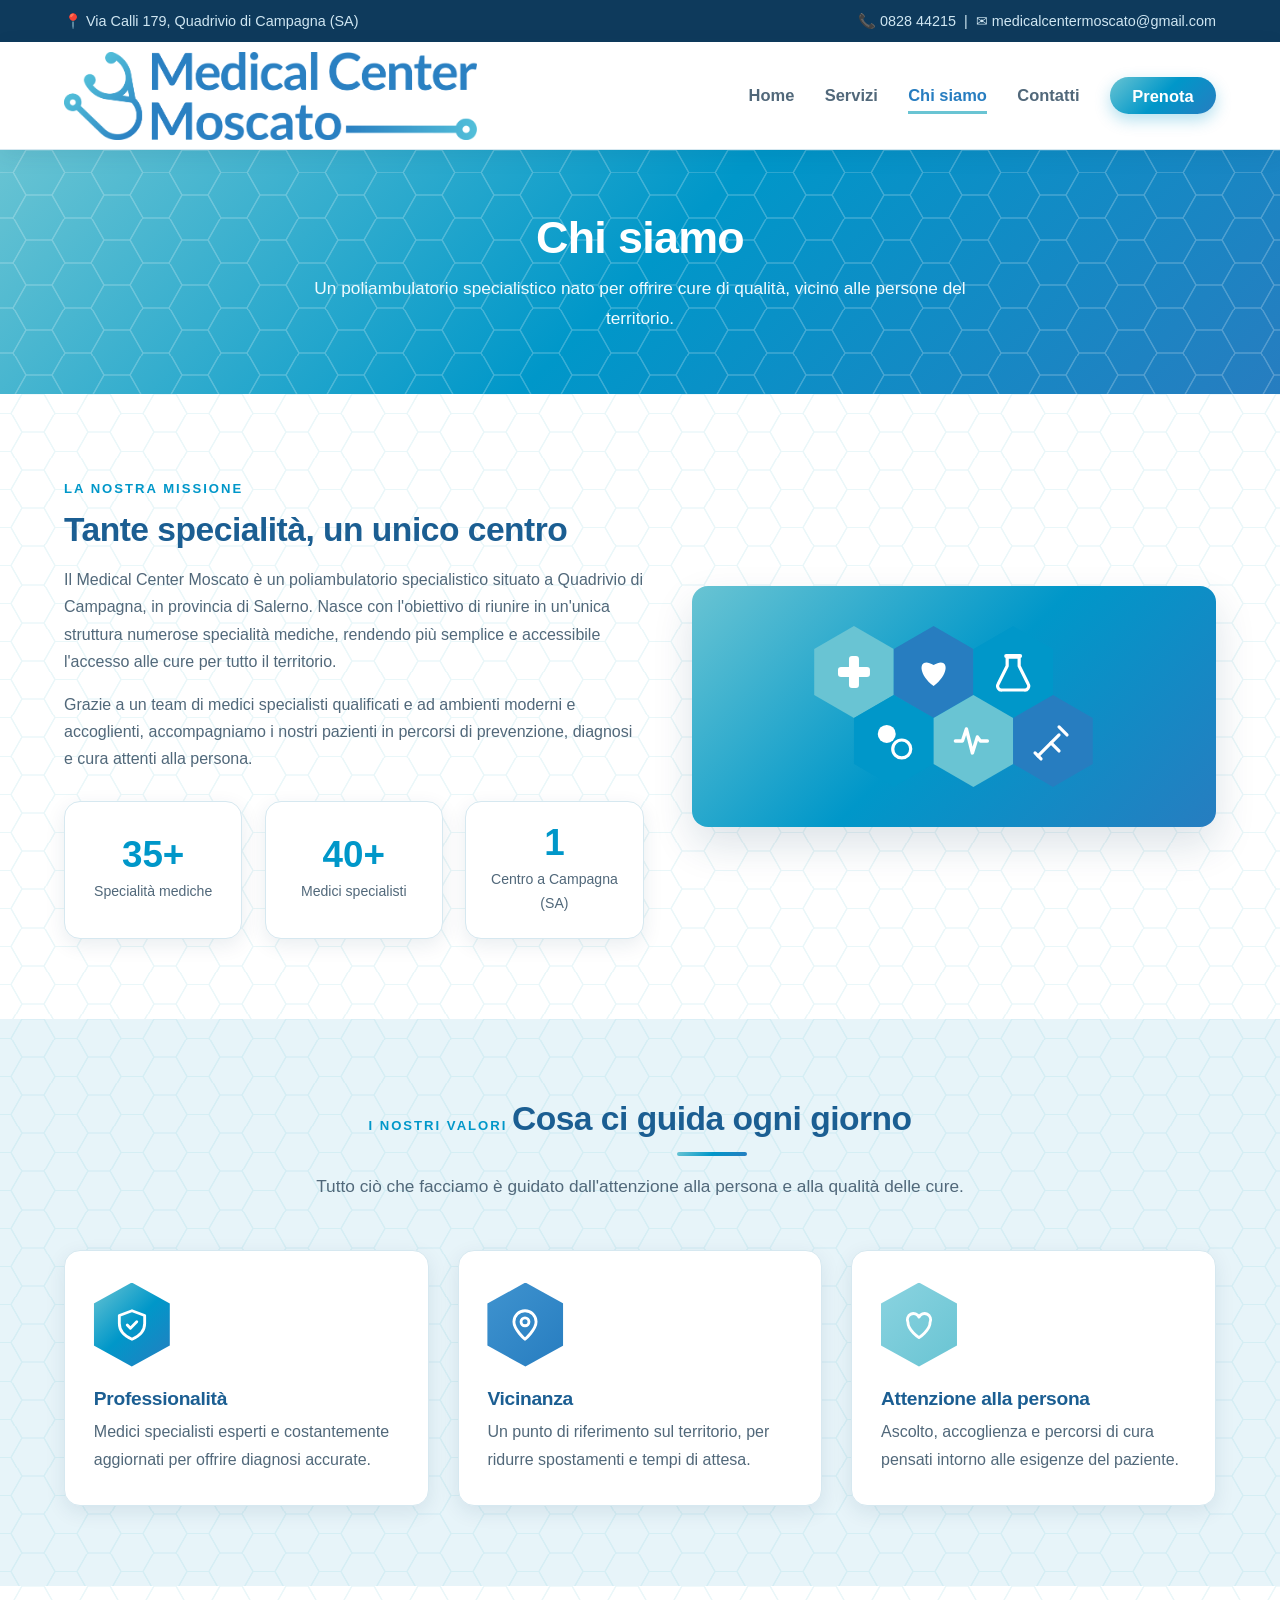
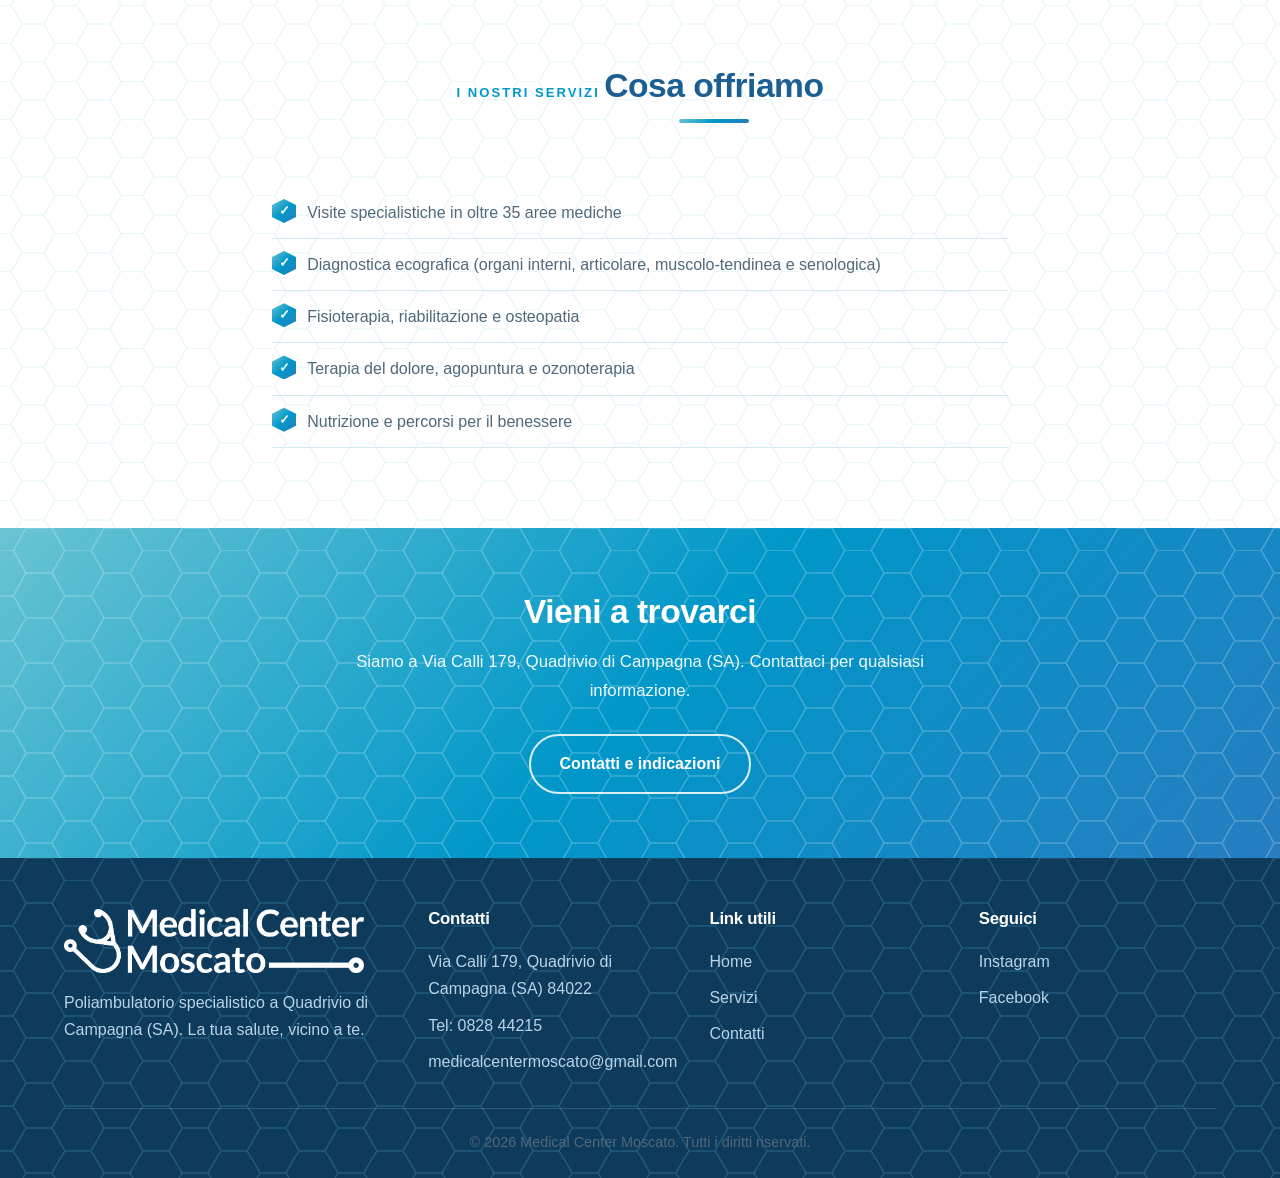
==== commit de69ca06: "Redesign grafico completo: honeycomb, icone mediche SVG, logo grande, striscia statistiche" ====
--- a/chi-siamo.html
+++ b/chi-siamo.html
@@ -40,11 +40,12 @@
       </div>
     </section>
 
-    <section class="section">
+    <section class="section section-white">
       <div class="container">
         <div class="about-grid">
           <div class="about-text">
-            <h2>La nostra missione</h2>
+            <span class="eyebrow">La nostra missione</span>
+            <h2>Tante specialità, un unico centro</h2>
             <p>
               Il Medical Center Moscato è un poliambulatorio specialistico situato a
               Quadrivio di Campagna, in provincia di Salerno. Nasce con l'obiettivo
@@ -56,23 +57,23 @@
               e accoglienti, accompagniamo i nostri pazienti in percorsi di prevenzione,
               diagnosi e cura attenti alla persona.
             </p>
-            <div class="stats">
+            <div class="cards-stats">
               <div class="stat">
                 <span class="numero">35+</span>
-                <span>Specialità mediche</span>
+                <span class="etichetta">Specialità mediche</span>
               </div>
               <div class="stat">
                 <span class="numero">40+</span>
-                <span>Medici specialisti</span>
+                <span class="etichetta">Medici specialisti</span>
               </div>
               <div class="stat">
                 <span class="numero">1</span>
-                <span>Centro a Campagna (SA)</span>
+                <span class="etichetta">Centro a Campagna (SA)</span>
               </div>
             </div>
           </div>
-          <div class="about-logo">
-            <img src="img/logo.png" alt="Logo Medical Center Moscato">
+          <div class="about-visual">
+            <img src="img/honeycomb.svg" alt="Specialità mediche del Medical Center Moscato">
           </div>
         </div>
       </div>
@@ -81,19 +82,23 @@
     <section class="section section-tinted">
       <div class="container">
         <div class="section-head">
-          <h2>I nostri valori</h2>
+          <span class="eyebrow">I nostri valori</span>
+          <h2>Cosa ci guida ogni giorno</h2>
           <p>Tutto ciò che facciamo è guidato dall'attenzione alla persona e alla qualità delle cure.</p>
         </div>
         <div class="grid grid-3">
           <article class="card">
+            <span class="hex-badge"><svg class="ico" viewBox="0 0 24 24" fill="none" stroke="currentColor" stroke-width="1.8" stroke-linecap="round" stroke-linejoin="round" aria-hidden="true"><path d="M12 3l8 3v5c0 5-3.4 8-8 10-4.6-2-8-5-8-10V6z"/><path d="M9 12l2 2 4-4"/></svg></span>
             <h3>Professionalità</h3>
             <p>Medici specialisti esperti e costantemente aggiornati per offrire diagnosi accurate.</p>
           </article>
           <article class="card">
+            <span class="hex-badge blu"><svg class="ico" viewBox="0 0 24 24" fill="none" stroke="currentColor" stroke-width="1.8" stroke-linecap="round" stroke-linejoin="round" aria-hidden="true"><path d="M12 21s7-6 7-11a7 7 0 0 0-14 0c0 5 7 11 7 11z"/><circle cx="12" cy="10" r="2.5"/></svg></span>
             <h3>Vicinanza</h3>
             <p>Un punto di riferimento sul territorio, per ridurre spostamenti e tempi di attesa.</p>
           </article>
           <article class="card">
+            <span class="hex-badge teal"><svg class="ico" viewBox="0 0 24 24" fill="none" stroke="currentColor" stroke-width="1.8" stroke-linecap="round" stroke-linejoin="round" aria-hidden="true"><path d="M12 20s-7-4.6-7-9.7A3.8 3.8 0 0 1 12 7a3.8 3.8 0 0 1 7 3.3C19 15.4 12 20 12 20z"/></svg></span>
             <h3>Attenzione alla persona</h3>
             <p>Ascolto, accoglienza e percorsi di cura pensati intorno alle esigenze del paziente.</p>
           </article>
@@ -101,9 +106,10 @@
       </div>
     </section>
 
-    <section class="section">
+    <section class="section section-white">
       <div class="container">
         <div class="section-head">
+          <span class="eyebrow">I nostri servizi</span>
           <h2>Cosa offriamo</h2>
         </div>
         <ul class="valori">
@@ -129,7 +135,7 @@
     <div class="container">
       <div class="footer-grid">
         <div>
-          <h3>Medical Center Moscato</h3>
+          <img class="footer-logo" src="img/logo-white.png" alt="Medical Center Moscato">
           <p>Poliambulatorio specialistico a Quadrivio di Campagna (SA). La tua salute, vicino a te.</p>
         </div>
         <div>
--- a/css/style.css
+++ b/css/style.css
@@ -1,7 +1,7 @@
 /* ===========================================================
    Medical Center Moscato — Foglio di stile
-   Palette ufficiale della brand identity:
-   ciano #0097C9 · blu #277DC0 · teal #69C4D3
+   Brand: ciano #0097C9 · blu #277DC0 · teal #69C4D3
+   Motivo grafico: esagoni (honeycomb) + icone mediche
    =========================================================== */
 
 :root {
@@ -9,28 +9,24 @@
   --blu: #277dc0;
   --teal: #69c4d3;
   --blu-scuro: #1b5e92;
-  --blu-notte: #0f3f63;
-  --testo: #142a3d;
-  --testo-soft: #4d6273;
+  --blu-notte: #0e3a5c;
+  --testo: #14293a;
+  --testo-soft: #51687a;
   --bianco: #ffffff;
-  --sfondo: #f4fbfd;
-  --tinta: #eaf6fa;
+  --sfondo: #f3fafd;
+  --tinta: #e7f4f9;
   --bordo: #d6e8f0;
-  --ombra: 0 10px 30px rgba(15, 63, 99, 0.12);
-  --ombra-soft: 0 4px 16px rgba(15, 63, 99, 0.08);
-  --raggio: 14px;
-  --grad: linear-gradient(135deg, #69c4d3 0%, #0097c9 48%, #277dc0 100%);
-}
-
-* {
-  margin: 0;
-  padding: 0;
-  box-sizing: border-box;
-}
-
-html {
-  scroll-behavior: smooth;
-}
+  --ombra: 0 18px 40px rgba(14, 58, 92, 0.14);
+  --ombra-soft: 0 6px 20px rgba(14, 58, 92, 0.09);
+  --raggio: 16px;
+  --grad: linear-gradient(135deg, #69c4d3 0%, #0097c9 50%, #277dc0 100%);
+  --grad-soft: linear-gradient(135deg, #0097c9 0%, #277dc0 100%);
+  --hex: polygon(50% 0%, 100% 25%, 100% 75%, 50% 100%, 0% 75%, 0% 25%);
+}
+
+* { margin: 0; padding: 0; box-sizing: border-box; }
+
+html { scroll-behavior: smooth; }
 
 body {
   font-family: "Segoe UI", Tahoma, Geneva, Verdana, sans-serif;
@@ -39,641 +35,325 @@
   background-color: var(--sfondo);
 }
 
-.container {
-  width: 90%;
-  max-width: 1160px;
-  margin: 0 auto;
-}
-
-h1, h2, h3 {
-  line-height: 1.22;
-  color: var(--blu-scuro);
-  letter-spacing: -0.01em;
-}
-
-h1 { font-size: 2.6rem; }
-h2 { font-size: 2rem; margin-bottom: 1rem; }
-h3 { font-size: 1.15rem; }
-
+.container { width: 90%; max-width: 1180px; margin: 0 auto; }
+
+h1, h2, h3 { line-height: 1.2; color: var(--blu-scuro); letter-spacing: -0.015em; }
+h1 { font-size: 2.8rem; }
+h2 { font-size: 2.1rem; margin-bottom: 1rem; }
+h3 { font-size: 1.2rem; }
 p { color: var(--testo-soft); }
 
-a {
-  color: var(--blu);
-  text-decoration: none;
-  transition: color 0.2s ease;
-}
-
-a:hover,
-a:focus {
-  text-decoration: underline;
-}
-
-img {
-  max-width: 100%;
-  height: auto;
-  display: block;
-}
-
-/* --- Barra contatti in alto --- */
-.topbar {
-  background-color: var(--blu-notte);
-  color: #cfe6f2;
-  font-size: 0.9rem;
-}
-
+a { color: var(--blu); text-decoration: none; transition: color 0.2s ease; }
+a:hover, a:focus { text-decoration: underline; }
+
+img { max-width: 100%; height: auto; display: block; }
+
+.eyebrow {
+  display: inline-block;
+  text-transform: uppercase;
+  letter-spacing: 2px;
+  font-size: 0.82rem;
+  font-weight: 700;
+  color: var(--cyan);
+  margin-bottom: 0.6rem;
+}
+
+/* --- Barra contatti --- */
+.topbar { background-color: var(--blu-notte); color: #cfe6f2; font-size: 0.9rem; }
 .topbar-inner {
-  display: flex;
-  flex-wrap: wrap;
-  justify-content: space-between;
-  gap: 0.3rem 1.5rem;
-  padding: 0.55rem 0;
-}
-
+  display: flex; flex-wrap: wrap; justify-content: space-between;
+  gap: 0.3rem 1.5rem; padding: 0.55rem 0;
+}
 .topbar a { color: #cfe6f2; }
 .topbar a:hover { color: var(--bianco); }
 
-/* --- Header e navigazione --- */
+/* --- Header --- */
 .site-header {
   background-color: var(--bianco);
   border-bottom: 1px solid var(--bordo);
-  position: sticky;
-  top: 0;
-  z-index: 20;
+  position: sticky; top: 0; z-index: 30;
   box-shadow: var(--ombra-soft);
 }
-
 .header-inner {
-  display: flex;
-  align-items: center;
-  justify-content: space-between;
-  flex-wrap: wrap;
-  gap: 1rem;
-  padding: 0.7rem 0;
-}
-
-.logo img {
-  height: 80px;
-  width: auto;
-}
+  display: flex; align-items: center; justify-content: space-between;
+  flex-wrap: wrap; gap: 1rem; padding: 0.6rem 0;
+}
+.logo img { height: 88px; width: auto; }
 
 .main-nav ul {
-  list-style: none;
-  display: flex;
-  flex-wrap: wrap;
-  align-items: center;
-  gap: 0.4rem 1.8rem;
-}
-
+  list-style: none; display: flex; flex-wrap: wrap; align-items: center;
+  gap: 0.4rem 1.9rem;
+}
 .main-nav a {
-  font-weight: 600;
-  font-size: 1.02rem;
-  color: var(--testo-soft);
-  padding: 0.4rem 0;
-  border-bottom: 3px solid transparent;
-}
-
-.main-nav a:hover,
-.main-nav a:focus {
-  color: var(--cyan);
-  text-decoration: none;
-}
-
-.main-nav a.active {
-  color: var(--blu);
-  border-bottom-color: var(--teal);
-}
-
+  font-weight: 600; font-size: 1.03rem; color: var(--testo-soft);
+  padding: 0.4rem 0; border-bottom: 3px solid transparent;
+}
+.main-nav a:hover, .main-nav a:focus { color: var(--cyan); text-decoration: none; }
+.main-nav a.active { color: var(--blu); border-bottom-color: var(--teal); }
 .main-nav .nav-cta {
-  background: var(--grad);
-  color: var(--bianco);
-  padding: 0.55rem 1.2rem;
-  border-radius: 999px;
-  border: none;
-}
-
-.main-nav .nav-cta:hover,
-.main-nav .nav-cta:focus {
-  color: var(--bianco);
-  filter: brightness(1.07);
+  background: var(--grad); color: var(--bianco);
+  padding: 0.6rem 1.4rem; border-radius: 999px; border: none;
+  box-shadow: 0 6px 16px rgba(0, 151, 201, 0.3);
+}
+.main-nav .nav-cta:hover, .main-nav .nav-cta:focus {
+  color: var(--bianco); filter: brightness(1.07); transform: translateY(-1px);
 }
 
 /* --- Pulsanti --- */
 .btn {
-  display: inline-block;
-  padding: 0.85rem 1.7rem;
-  border-radius: 999px;
-  font-weight: 600;
-  border: 2px solid transparent;
-  cursor: pointer;
-  font-size: 1rem;
-  text-align: center;
+  display: inline-flex; align-items: center; gap: 0.5rem;
+  padding: 0.9rem 1.8rem; border-radius: 999px; font-weight: 700;
+  border: 2px solid transparent; cursor: pointer; font-size: 1rem; text-align: center;
   transition: transform 0.18s ease, filter 0.18s ease, background-color 0.18s ease, color 0.18s ease;
 }
-
-.btn:hover,
-.btn:focus {
-  text-decoration: none;
-  transform: translateY(-2px);
-}
-
-.btn-primary {
+.btn:hover, .btn:focus { text-decoration: none; transform: translateY(-2px); }
+.btn-primary { background: var(--grad); color: var(--bianco); box-shadow: 0 10px 24px rgba(0, 151, 201, 0.35); }
+.btn-primary:hover, .btn-primary:focus { filter: brightness(1.08); }
+.btn-ghost { border-color: rgba(255,255,255,0.85); color: var(--bianco); }
+.btn-ghost:hover, .btn-ghost:focus { background-color: var(--bianco); color: var(--blu); }
+.btn-outline { border-color: var(--cyan); color: var(--blu); background: var(--bianco); }
+.btn-outline:hover, .btn-outline:focus { background: var(--cyan); color: var(--bianco); border-color: var(--cyan); }
+
+/* --- Icone --- */
+.ico { width: 100%; height: 100%; display: block; }
+.hex-badge {
+  flex: 0 0 auto;
+  width: 76px; height: 84px;
   background: var(--grad);
+  clip-path: var(--hex);
+  display: flex; align-items: center; justify-content: center;
   color: var(--bianco);
-  box-shadow: 0 8px 20px rgba(0, 151, 201, 0.3);
-}
-
-.btn-primary:hover,
-.btn-primary:focus { filter: brightness(1.07); }
-
-.btn-ghost {
-  border-color: var(--bianco);
-  color: var(--bianco);
-}
-
-.btn-ghost:hover,
-.btn-ghost:focus {
+  box-shadow: 0 10px 22px rgba(0, 151, 201, 0.28);
+}
+.hex-badge .ico { width: 38px; height: 38px; }
+.hex-badge.teal { background: linear-gradient(135deg, #8ad3e0, #69c4d3); }
+.hex-badge.blu { background: linear-gradient(135deg, #3f93cf, #277dc0); }
+
+/* --- Hero --- */
+.hero {
+  position: relative; background: var(--grad); color: var(--bianco);
+  padding: 5.5rem 0 6rem; overflow: hidden;
+}
+.hero::before {
+  content: ""; position: absolute; inset: 0;
+  background-image: url("../img/hex-bg.svg"); opacity: 0.45; pointer-events: none;
+}
+.hero::after {
+  content: ""; position: absolute; right: -120px; top: -120px;
+  width: 360px; height: 360px; border-radius: 50%;
+  background: radial-gradient(circle, rgba(255,255,255,0.18), transparent 70%);
+}
+.hero-inner {
+  position: relative; display: flex; align-items: center; gap: 3rem; flex-wrap: wrap;
+}
+.hero-text { flex: 1 1 380px; }
+.hero .eyebrow { color: #d8f3fb; }
+.hero h1 { color: var(--bianco); font-size: 3.3rem; margin-bottom: 1rem; }
+.hero .lead { color: #f0fbff; font-size: 1.2rem; max-width: 37rem; margin-bottom: 2.1rem; }
+.hero-actions { display: flex; gap: 1rem; flex-wrap: wrap; }
+.hero-art { flex: 1 1 360px; text-align: center; }
+.hero-art img {
+  width: 100%; max-width: 430px; margin: 0 auto;
+  animation: floaty 6s ease-in-out infinite;
+}
+@keyframes floaty { 0%, 100% { transform: translateY(0); } 50% { transform: translateY(-14px); } }
+
+/* --- Striscia statistiche --- */
+.stats-band {
+  position: relative; margin-top: -3.5rem; z-index: 5;
+}
+.stats-band .container {
+  background: var(--bianco); border-radius: var(--raggio);
+  box-shadow: var(--ombra); padding: 2rem 1.5rem;
+  display: grid; grid-template-columns: repeat(auto-fit, minmax(150px, 1fr));
+  gap: 1.5rem;
+}
+.stat { display: flex; align-items: center; gap: 1rem; justify-content: center; }
+.stat .mini-hex {
+  width: 50px; height: 56px; flex: 0 0 auto;
+  background: var(--grad); clip-path: var(--hex);
+  display: flex; align-items: center; justify-content: center; color: #fff;
+}
+.stat .mini-hex .ico { width: 26px; height: 26px; }
+.stat .numero { font-size: 2rem; font-weight: 800; color: var(--cyan); line-height: 1; }
+.stat .etichetta { font-size: 0.88rem; color: var(--testo-soft); }
+
+/* --- Sezioni --- */
+.section { padding: 5rem 0; position: relative; }
+.section-white {
   background-color: var(--bianco);
-  color: var(--blu);
-}
-
-.btn-outline {
-  border-color: var(--cyan);
-  color: var(--blu);
-}
-
-.btn-outline:hover,
-.btn-outline:focus {
-  background-color: var(--cyan);
-  color: var(--bianco);
-}
-
-/* --- Hero (Home) --- */
-.hero {
-  position: relative;
-  background: var(--grad);
-  color: var(--bianco);
-  padding: 5rem 0;
-  overflow: hidden;
-}
-
-.hero::before {
-  content: "";
-  position: absolute;
-  inset: 0;
-  background-image: url("../img/hex-bg.svg");
-  opacity: 0.5;
-  pointer-events: none;
-}
-
-.hero-inner {
-  position: relative;
-  display: flex;
-  align-items: center;
-  gap: 3rem;
-  flex-wrap: wrap;
-}
-
-.hero-text { flex: 1 1 360px; }
-
-.hero h1 {
-  color: var(--bianco);
-  font-size: 3.1rem;
-  margin-bottom: 0.9rem;
-}
-
-.hero .lead {
-  color: #f0fbff;
-  font-size: 1.18rem;
-  max-width: 37rem;
-  margin-bottom: 2rem;
-}
-
-.hero-actions {
-  display: flex;
-  gap: 1rem;
-  flex-wrap: wrap;
-}
-
-.hero-art {
-  flex: 0 1 360px;
-  text-align: center;
-}
-
-.hero-art img {
-  width: 100%;
-  max-width: 360px;
-  margin: 0 auto;
-  filter: drop-shadow(0 14px 26px rgba(15, 63, 99, 0.28));
-}
-
-/* --- Sezioni generiche --- */
-.section { padding: 4.5rem 0; }
-
+  background-image: url("../img/hex-watermark.svg");
+}
 .section-tinted {
   background-color: var(--tinta);
-  background-image: url("../img/hex-bg.svg");
-  background-blend-mode: multiply;
-}
-
-.section-head {
-  text-align: center;
-  max-width: 46rem;
-  margin: 0 auto 2.8rem;
-}
-
+  background-image: url("../img/hex-watermark.svg");
+}
+.section-head { text-align: center; max-width: 48rem; margin: 0 auto 3rem; }
 .section-head h2 { position: relative; display: inline-block; }
-
 .section-head h2::after {
-  content: "";
-  display: block;
-  width: 64px;
-  height: 4px;
-  border-radius: 4px;
-  background: var(--grad);
-  margin: 0.7rem auto 0;
-}
-
+  content: ""; display: block; width: 70px; height: 4px; border-radius: 4px;
+  background: var(--grad); margin: 0.8rem auto 0;
+}
 .section-head p { font-size: 1.08rem; }
 
-/* --- Card / griglia --- */
-.grid { display: grid; gap: 1.6rem; }
-.grid-3 { grid-template-columns: repeat(auto-fit, minmax(270px, 1fr)); }
+/* --- Griglie / card --- */
+.grid { display: grid; gap: 1.8rem; }
+.grid-3 { grid-template-columns: repeat(auto-fit, minmax(280px, 1fr)); }
 .grid-4 { grid-template-columns: repeat(auto-fit, minmax(220px, 1fr)); }
 
 .card {
-  background-color: var(--bianco);
-  border: 1px solid var(--bordo);
-  border-radius: var(--raggio);
-  padding: 1.8rem;
-  box-shadow: var(--ombra-soft);
-  transition: transform 0.2s ease, box-shadow 0.2s ease;
-}
-
-.card:hover {
-  transform: translateY(-6px);
-  box-shadow: var(--ombra);
-}
-
+  background-color: var(--bianco); border: 1px solid var(--bordo);
+  border-radius: var(--raggio); padding: 2rem 1.8rem; box-shadow: var(--ombra-soft);
+  transition: transform 0.22s ease, box-shadow 0.22s ease;
+}
+.card:hover { transform: translateY(-8px); box-shadow: var(--ombra); }
+.card .hex-badge { margin-bottom: 1.3rem; }
 .card h3 { margin-bottom: 0.5rem; }
 
-/* esagono icona */
-.icona {
-  width: 64px;
-  height: 64px;
-  background: var(--grad);
-  color: var(--bianco);
-  display: flex;
-  align-items: center;
-  justify-content: center;
-  font-size: 1.7rem;
-  font-weight: 700;
-  margin-bottom: 1.1rem;
-  clip-path: polygon(50% 0%, 100% 25%, 100% 75%, 50% 100%, 0% 75%, 0% 25%);
-}
-
-/* --- Intestazione di pagina --- */
+/* --- Tessere specialità (preview) --- */
+.spec-tiles {
+  display: grid; grid-template-columns: repeat(auto-fit, minmax(180px, 1fr)); gap: 1.4rem;
+}
+.spec-tile {
+  background: var(--bianco); border: 1px solid var(--bordo); border-radius: var(--raggio);
+  padding: 1.6rem 1rem; text-align: center; box-shadow: var(--ombra-soft);
+  transition: transform 0.22s ease, box-shadow 0.22s ease;
+}
+.spec-tile:hover { transform: translateY(-8px); box-shadow: var(--ombra); }
+.spec-tile .hex-badge { margin: 0 auto 1rem; }
+.spec-tile h3 { font-size: 1.02rem; color: var(--blu-scuro); }
+
+/* --- Intestazione pagina --- */
 .page-header {
-  position: relative;
-  background: var(--grad);
-  color: var(--bianco);
-  padding: 3.4rem 0;
-  text-align: center;
-  overflow: hidden;
-}
-
+  position: relative; background: var(--grad); color: var(--bianco);
+  padding: 3.8rem 0; text-align: center; overflow: hidden;
+}
 .page-header::before {
-  content: "";
-  position: absolute;
-  inset: 0;
-  background-image: url("../img/hex-bg.svg");
-  opacity: 0.5;
-}
-
+  content: ""; position: absolute; inset: 0;
+  background-image: url("../img/hex-bg.svg"); opacity: 0.45;
+}
 .page-header .container { position: relative; }
 .page-header h1 { color: var(--bianco); }
-
-.page-header p {
-  color: #f0fbff;
-  max-width: 44rem;
-  margin: 0.6rem auto 0;
-  font-size: 1.08rem;
-}
-
-/* --- Servizi (specialità) --- */
+.page-header p { color: #f0fbff; max-width: 44rem; margin: 0.6rem auto 0; font-size: 1.08rem; }
+
+/* --- Servizi (lista completa) --- */
 .servizi-grid {
-  display: grid;
-  grid-template-columns: repeat(auto-fill, minmax(290px, 1fr));
-  gap: 1.3rem;
-}
-
+  display: grid; grid-template-columns: repeat(auto-fill, minmax(300px, 1fr)); gap: 1.4rem;
+}
 .servizio {
-  position: relative;
-  background-color: var(--bianco);
-  border: 1px solid var(--bordo);
-  border-radius: var(--raggio);
-  padding: 1.3rem 1.4rem 1.3rem 1.5rem;
-  box-shadow: var(--ombra-soft);
-  overflow: hidden;
-  transition: transform 0.2s ease, box-shadow 0.2s ease;
-}
-
-.servizio::before {
-  content: "";
-  position: absolute;
-  left: 0;
-  top: 0;
-  bottom: 0;
-  width: 5px;
-  background: var(--grad);
-}
-
-.servizio:hover {
-  transform: translateY(-5px);
-  box-shadow: var(--ombra);
-}
-
-.servizio h3 {
-  font-size: 1.08rem;
-  margin-bottom: 0.5rem;
-  color: var(--blu-scuro);
-}
-
+  position: relative; display: flex; gap: 1rem; align-items: flex-start;
+  background-color: var(--bianco); border: 1px solid var(--bordo);
+  border-radius: var(--raggio); padding: 1.4rem; box-shadow: var(--ombra-soft);
+  overflow: hidden; transition: transform 0.2s ease, box-shadow 0.2s ease;
+}
+.servizio:hover { transform: translateY(-6px); box-shadow: var(--ombra); }
+.servizio .mini-hex {
+  width: 46px; height: 52px; flex: 0 0 auto;
+  background: var(--grad); clip-path: var(--hex);
+  display: flex; align-items: center; justify-content: center; color: #fff; margin-top: 2px;
+}
+.servizio .mini-hex .ico { width: 24px; height: 24px; }
+.servizio h3 { font-size: 1.05rem; margin-bottom: 0.35rem; color: var(--blu-scuro); }
 .servizio ul { list-style: none; }
-
-.servizio li {
-  color: var(--testo-soft);
-  font-size: 0.95rem;
-  padding: 0.12rem 0 0.12rem 1.1rem;
-  position: relative;
-}
-
-.servizio li::before {
-  content: "\25B8";
-  position: absolute;
-  left: 0;
-  color: var(--teal);
-}
+.servizio li { color: var(--testo-soft); font-size: 0.94rem; padding: 0.08rem 0; }
 
 /* --- Chi siamo --- */
-.about-grid {
-  display: grid;
-  grid-template-columns: 1.1fr 0.9fr;
-  gap: 3rem;
-  align-items: center;
-}
-
+.about-grid { display: grid; grid-template-columns: 1.05fr 0.95fr; gap: 3rem; align-items: center; }
 .about-text p { margin-bottom: 1rem; }
-
-.about-logo {
-  background: var(--bianco);
-  border: 1px solid var(--bordo);
-  border-radius: var(--raggio);
-  padding: 2.5rem;
-  box-shadow: var(--ombra);
-  text-align: center;
-}
-
-.about-logo img { margin: 0 auto; }
-
-.stats {
-  display: grid;
-  grid-template-columns: repeat(auto-fit, minmax(140px, 1fr));
-  gap: 1.5rem;
-  margin-top: 1.8rem;
-}
-
-.stat {
-  text-align: center;
-  background: var(--bianco);
-  border: 1px solid var(--bordo);
-  border-radius: var(--raggio);
-  padding: 1.2rem 0.8rem;
-  box-shadow: var(--ombra-soft);
-}
-
-.stat .numero {
-  display: block;
-  font-size: 2.5rem;
-  font-weight: 800;
-  color: var(--cyan);
-  line-height: 1;
-  margin-bottom: 0.3rem;
-}
-
-.stat span:last-child {
-  color: var(--testo-soft);
-  font-size: 0.92rem;
-}
-
-.valori { list-style: none; max-width: 44rem; margin: 0 auto; }
-
+.about-visual {
+  background: var(--grad); border-radius: var(--raggio); padding: 2.5rem;
+  box-shadow: var(--ombra); text-align: center;
+}
+.about-visual img { margin: 0 auto; max-width: 320px; }
+.cards-stats { display: grid; grid-template-columns: repeat(auto-fit, minmax(140px, 1fr)); gap: 1.4rem; margin-top: 1.8rem; }
+.cards-stats .stat { flex-direction: column; text-align: center; gap: 0.4rem; background: var(--bianco); border: 1px solid var(--bordo); border-radius: var(--raggio); padding: 1.4rem 0.8rem; box-shadow: var(--ombra-soft); }
+.cards-stats .numero { font-size: 2.3rem; }
+
+.valori { list-style: none; max-width: 46rem; margin: 0 auto; }
 .valori li {
-  padding: 0.7rem 0 0.7rem 2rem;
-  position: relative;
-  color: var(--testo-soft);
-  border-bottom: 1px solid var(--bordo);
-}
-
+  padding: 0.75rem 0 0.75rem 2.2rem; position: relative;
+  color: var(--testo-soft); border-bottom: 1px solid var(--bordo);
+}
 .valori li::before {
-  content: "\2713";
-  position: absolute;
-  left: 0;
-  top: 0.7rem;
-  width: 1.3rem;
-  height: 1.3rem;
-  background: var(--grad);
-  color: var(--bianco);
-  border-radius: 50%;
-  font-size: 0.8rem;
-  font-weight: 700;
-  display: flex;
-  align-items: center;
-  justify-content: center;
+  content: "\2713"; position: absolute; left: 0; top: 0.75rem;
+  width: 1.5rem; height: 1.5rem; background: var(--grad); color: #fff;
+  clip-path: var(--hex); font-size: 0.8rem; font-weight: 700;
+  display: flex; align-items: center; justify-content: center;
 }
 
 /* --- Contatti --- */
-.contact-grid {
-  display: grid;
-  grid-template-columns: 1fr 1.2fr;
-  gap: 2.8rem;
-}
-
+.contact-grid { display: grid; grid-template-columns: 1fr 1.2fr; gap: 2.8rem; }
 .contact-list { list-style: none; }
-
-.contact-list li {
-  padding: 0.9rem 0;
-  border-bottom: 1px solid var(--bordo);
-}
-
-.contact-label {
-  display: block;
-  font-size: 0.78rem;
-  text-transform: uppercase;
-  letter-spacing: 1px;
-  color: var(--cyan);
-  font-weight: 700;
-  margin-bottom: 0.2rem;
-}
-
+.contact-list li { display: flex; gap: 1rem; align-items: flex-start; padding: 1rem 0; border-bottom: 1px solid var(--bordo); }
+.contact-list .mini-hex {
+  width: 44px; height: 50px; flex: 0 0 auto; background: var(--grad);
+  clip-path: var(--hex); display: flex; align-items: center; justify-content: center; color: #fff;
+}
+.contact-list .mini-hex .ico { width: 22px; height: 22px; }
+.contact-label { display: block; font-size: 0.78rem; text-transform: uppercase; letter-spacing: 1px; color: var(--cyan); font-weight: 700; margin-bottom: 0.15rem; }
 .orari { list-style: none; }
-
-.orari li {
-  display: flex;
-  justify-content: space-between;
-  gap: 1rem;
-  padding: 0.55rem 0;
-  border-bottom: 1px solid var(--bordo);
-  color: var(--testo-soft);
-}
-
-.orari li span:first-child {
-  font-weight: 600;
-  color: var(--testo);
-}
-
-.contact-form {
-  background-color: var(--bianco);
-  border: 1px solid var(--bordo);
-  border-radius: var(--raggio);
-  padding: 2rem;
-  box-shadow: var(--ombra);
-}
-
+.orari li { display: flex; justify-content: space-between; gap: 1rem; padding: 0.6rem 0; border-bottom: 1px solid var(--bordo); color: var(--testo-soft); }
+.orari li span:first-child { font-weight: 600; color: var(--testo); }
+
+.contact-form { background-color: var(--bianco); border: 1px solid var(--bordo); border-radius: var(--raggio); padding: 2rem; box-shadow: var(--ombra); }
 .form-row { margin-bottom: 1.1rem; }
-
-.form-row label {
-  display: block;
-  font-weight: 600;
-  margin-bottom: 0.4rem;
-  color: var(--blu-scuro);
-}
-
-input,
-textarea {
-  width: 100%;
-  padding: 0.75rem 0.95rem;
-  border: 1px solid var(--bordo);
-  border-radius: 10px;
-  font-family: inherit;
-  font-size: 1rem;
-  background-color: var(--sfondo);
+.form-row label { display: block; font-weight: 600; margin-bottom: 0.4rem; color: var(--blu-scuro); }
+input, textarea {
+  width: 100%; padding: 0.8rem 1rem; border: 1px solid var(--bordo); border-radius: 10px;
+  font-family: inherit; font-size: 1rem; background-color: var(--sfondo);
   transition: border-color 0.18s ease, background-color 0.18s ease;
 }
-
-input:focus,
-textarea:focus {
-  outline: 2px solid var(--teal);
-  outline-offset: 1px;
-  background-color: var(--bianco);
-}
-
+input:focus, textarea:focus { outline: 2px solid var(--teal); outline-offset: 1px; background-color: var(--bianco); }
 textarea { resize: vertical; }
 
-.map-wrap {
-  border-radius: var(--raggio);
-  overflow: hidden;
-  border: 1px solid var(--bordo);
-  box-shadow: var(--ombra-soft);
-  margin-top: 2.8rem;
-}
-
-.map-wrap iframe {
-  display: block;
-  width: 100%;
-  height: 380px;
-  border: 0;
-}
-
-/* --- Banner call to action --- */
-.cta {
-  position: relative;
-  background: var(--grad);
-  color: var(--bianco);
-  text-align: center;
-  padding: 3.6rem 0;
-  overflow: hidden;
-}
-
-.cta::before {
-  content: "";
-  position: absolute;
-  inset: 0;
-  background-image: url("../img/hex-bg.svg");
-  opacity: 0.5;
-}
-
+/* --- CTA --- */
+.cta { position: relative; background: var(--grad); color: var(--bianco); text-align: center; padding: 4rem 0; overflow: hidden; }
+.cta::before { content: ""; position: absolute; inset: 0; background-image: url("../img/hex-bg.svg"); opacity: 0.45; }
 .cta .container { position: relative; }
 .cta h2 { color: var(--bianco); }
-
-.cta p {
-  color: #f0fbff;
-  max-width: 42rem;
-  margin: 0.5rem auto 1.7rem;
-  font-size: 1.05rem;
-}
+.cta p { color: #f0fbff; max-width: 42rem; margin: 0.5rem auto 1.8rem; font-size: 1.05rem; }
 
 /* --- Footer --- */
 .site-footer {
-  background-color: var(--blu-notte);
-  color: #b9d4e6;
-  padding: 3rem 0 1.5rem;
-}
-
-.footer-grid {
-  display: grid;
-  grid-template-columns: repeat(auto-fit, minmax(220px, 1fr));
-  gap: 2rem;
-  margin-bottom: 1.8rem;
-}
-
-.footer-grid h3 {
-  color: var(--bianco);
-  font-size: 1.08rem;
-  margin-bottom: 0.9rem;
-}
-
-.footer-grid p,
-.footer-grid li { color: #b9d4e6; }
-
+  background-color: var(--blu-notte); color: #b9d4e6;
+  background-image: url("../img/hex-bg.svg"); background-blend-mode: soft-light;
+  padding: 3.2rem 0 1.5rem;
+}
+.footer-grid { display: grid; grid-template-columns: 1.4fr 1fr 1fr 1fr; gap: 2rem; margin-bottom: 1.8rem; }
+.footer-logo { height: 64px; width: auto; margin-bottom: 1rem; }
+.footer-grid h3 { color: var(--bianco); font-size: 1.05rem; margin-bottom: 0.9rem; }
+.footer-grid p, .footer-grid li { color: #b9d4e6; }
 .footer-grid ul { list-style: none; }
 .footer-grid ul li { padding: 0.28rem 0; }
 .footer-grid a { color: #b9d4e6; }
 .footer-grid a:hover { color: var(--bianco); }
-
-.footer-bottom {
-  border-top: 1px solid rgba(255, 255, 255, 0.15);
-  padding-top: 1.3rem;
-  text-align: center;
-  font-size: 0.9rem;
-  color: #8fb4cd;
-}
+.footer-bottom { border-top: 1px solid rgba(255,255,255,0.15); padding-top: 1.3rem; text-align: center; font-size: 0.9rem; color: #8fb4cd; }
 
 /* ===========================================================
    Responsive
    =========================================================== */
-@media (max-width: 880px) {
-  .about-grid,
-  .contact-grid { grid-template-columns: 1fr; }
-  .hero-art { order: -1; flex-basis: 260px; }
+@media (max-width: 900px) {
+  .about-grid, .contact-grid { grid-template-columns: 1fr; }
+  .footer-grid { grid-template-columns: 1fr 1fr; }
+  .hero-art { order: -1; flex-basis: 280px; }
 }
 
 @media (max-width: 640px) {
-  .header-inner {
-    flex-direction: column;
-    align-items: center;
-    gap: 0.6rem;
-  }
-
-  .logo img { height: 64px; }
-
+  .header-inner { flex-direction: column; align-items: center; gap: 0.6rem; }
+  .logo img { height: 70px; }
   .main-nav ul { justify-content: center; }
-
-  .hero { padding: 3.5rem 0; text-align: center; }
+  .hero { padding: 3.5rem 0 4.5rem; text-align: center; }
   .hero-actions { justify-content: center; }
-  .hero h1 { font-size: 2.3rem; }
-
-  h1 { font-size: 2rem; }
-  h2 { font-size: 1.6rem; }
-
+  .hero h1 { font-size: 2.4rem; }
+  h1 { font-size: 2.1rem; }
+  h2 { font-size: 1.7rem; }
+  .footer-grid { grid-template-columns: 1fr; text-align: center; }
+  .footer-logo { margin-left: auto; margin-right: auto; }
   .topbar-inner { justify-content: center; text-align: center; }
-}
+  .stat { justify-content: flex-start; }
+}
+
+@media (prefers-reduced-motion: reduce) {
+  .hero-art img { animation: none; }
+  * { scroll-behavior: auto; }
+}
